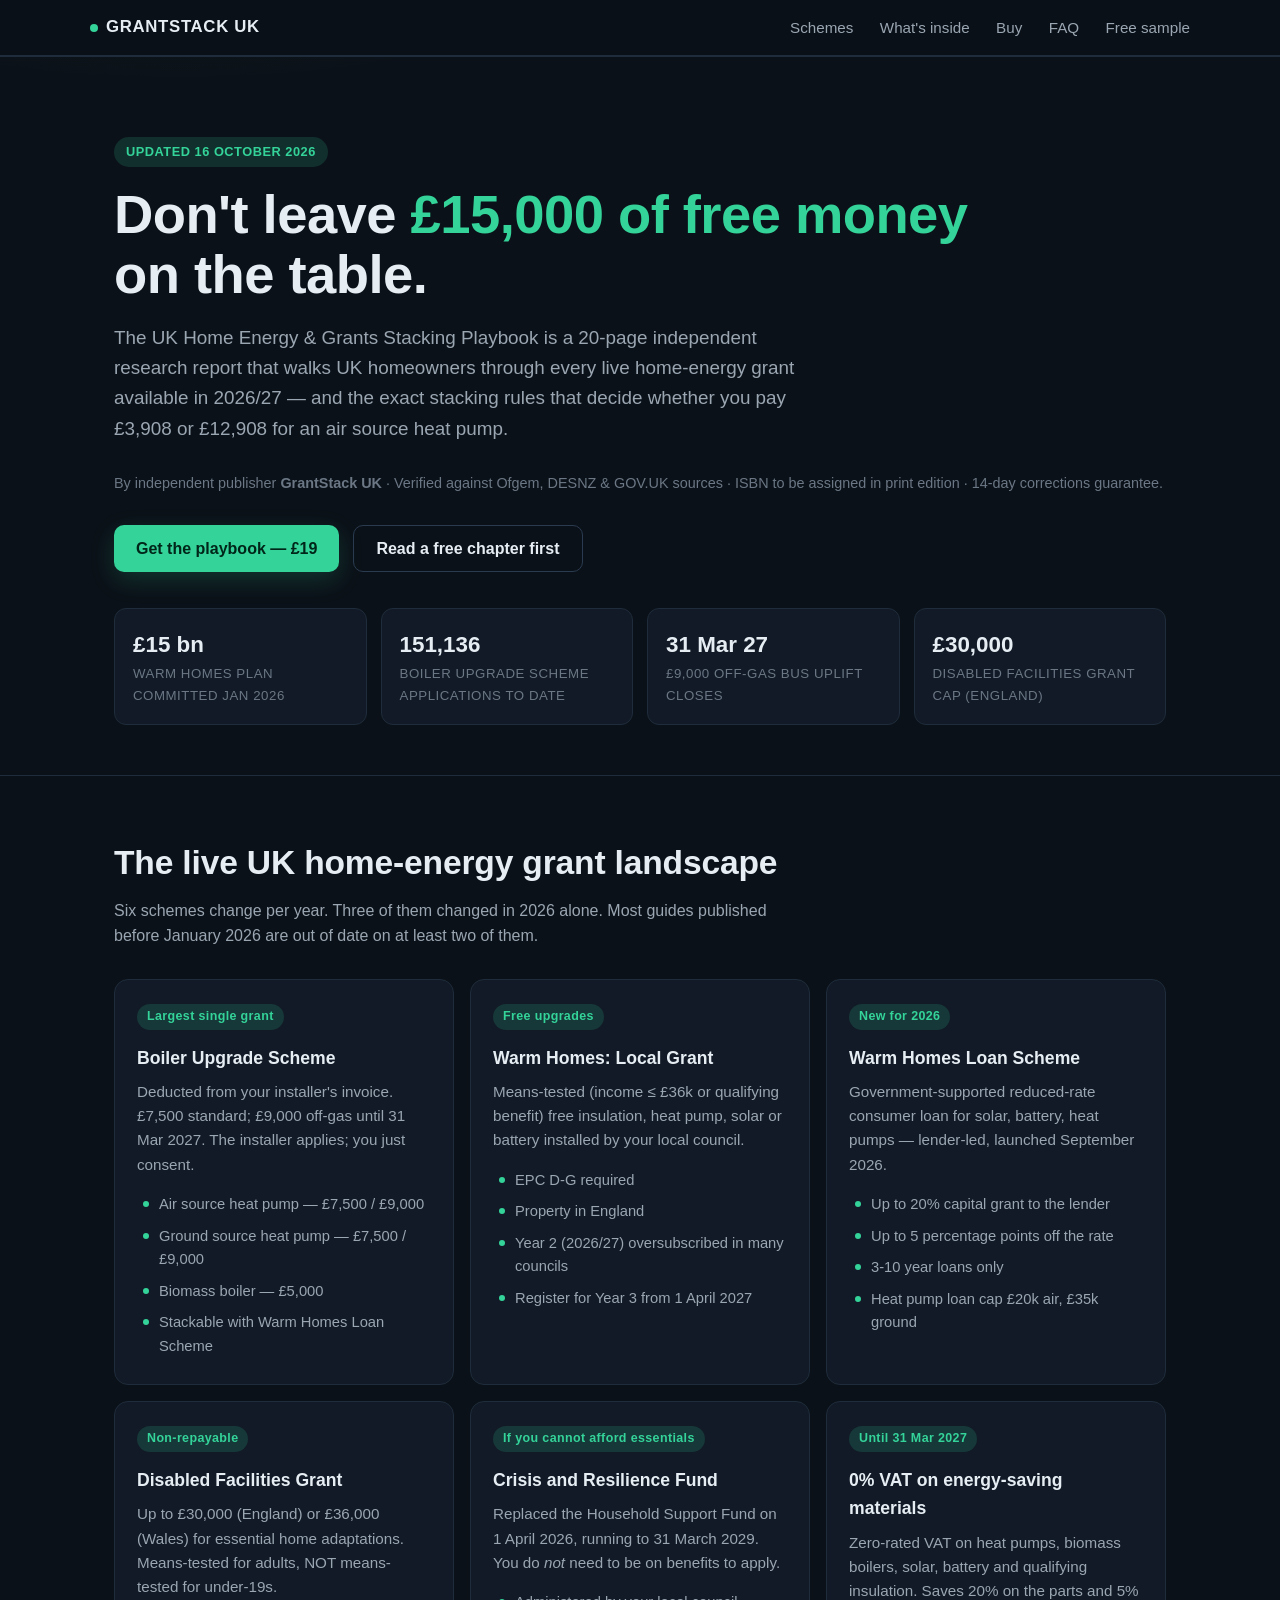
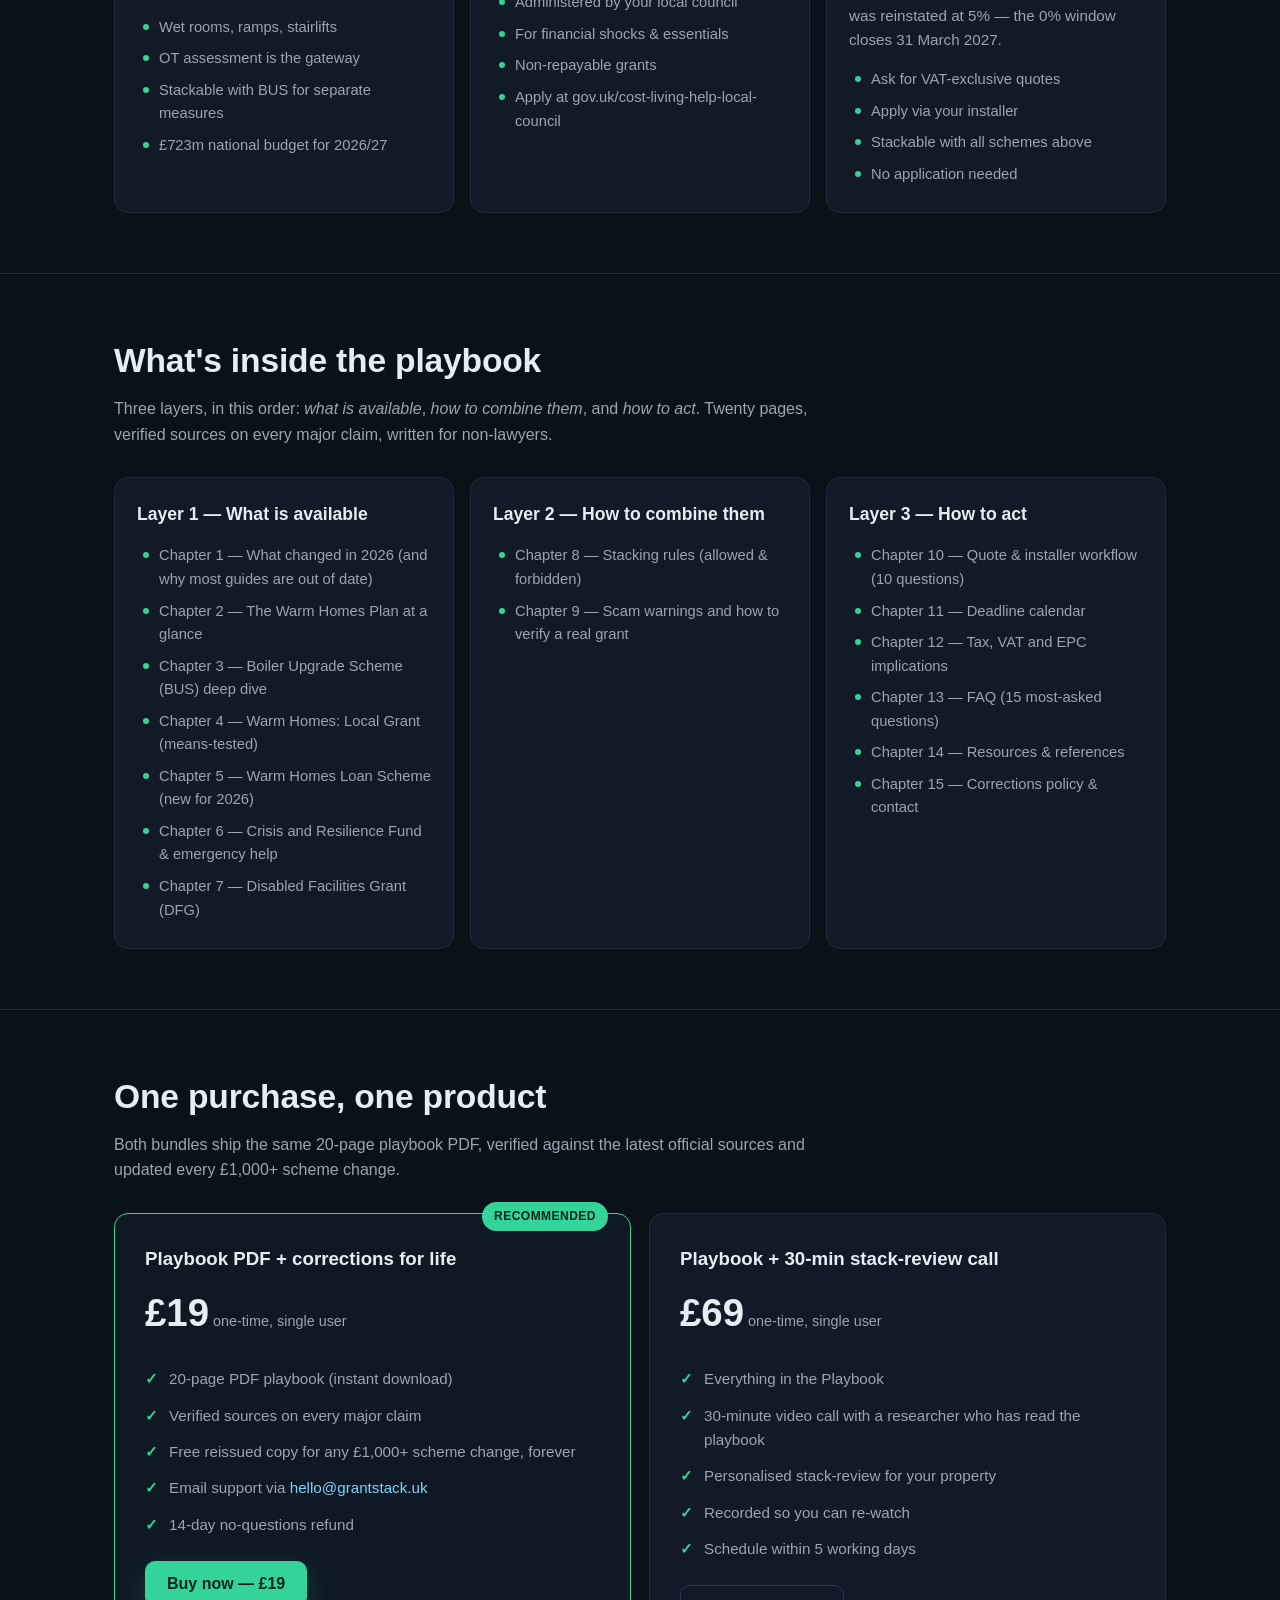
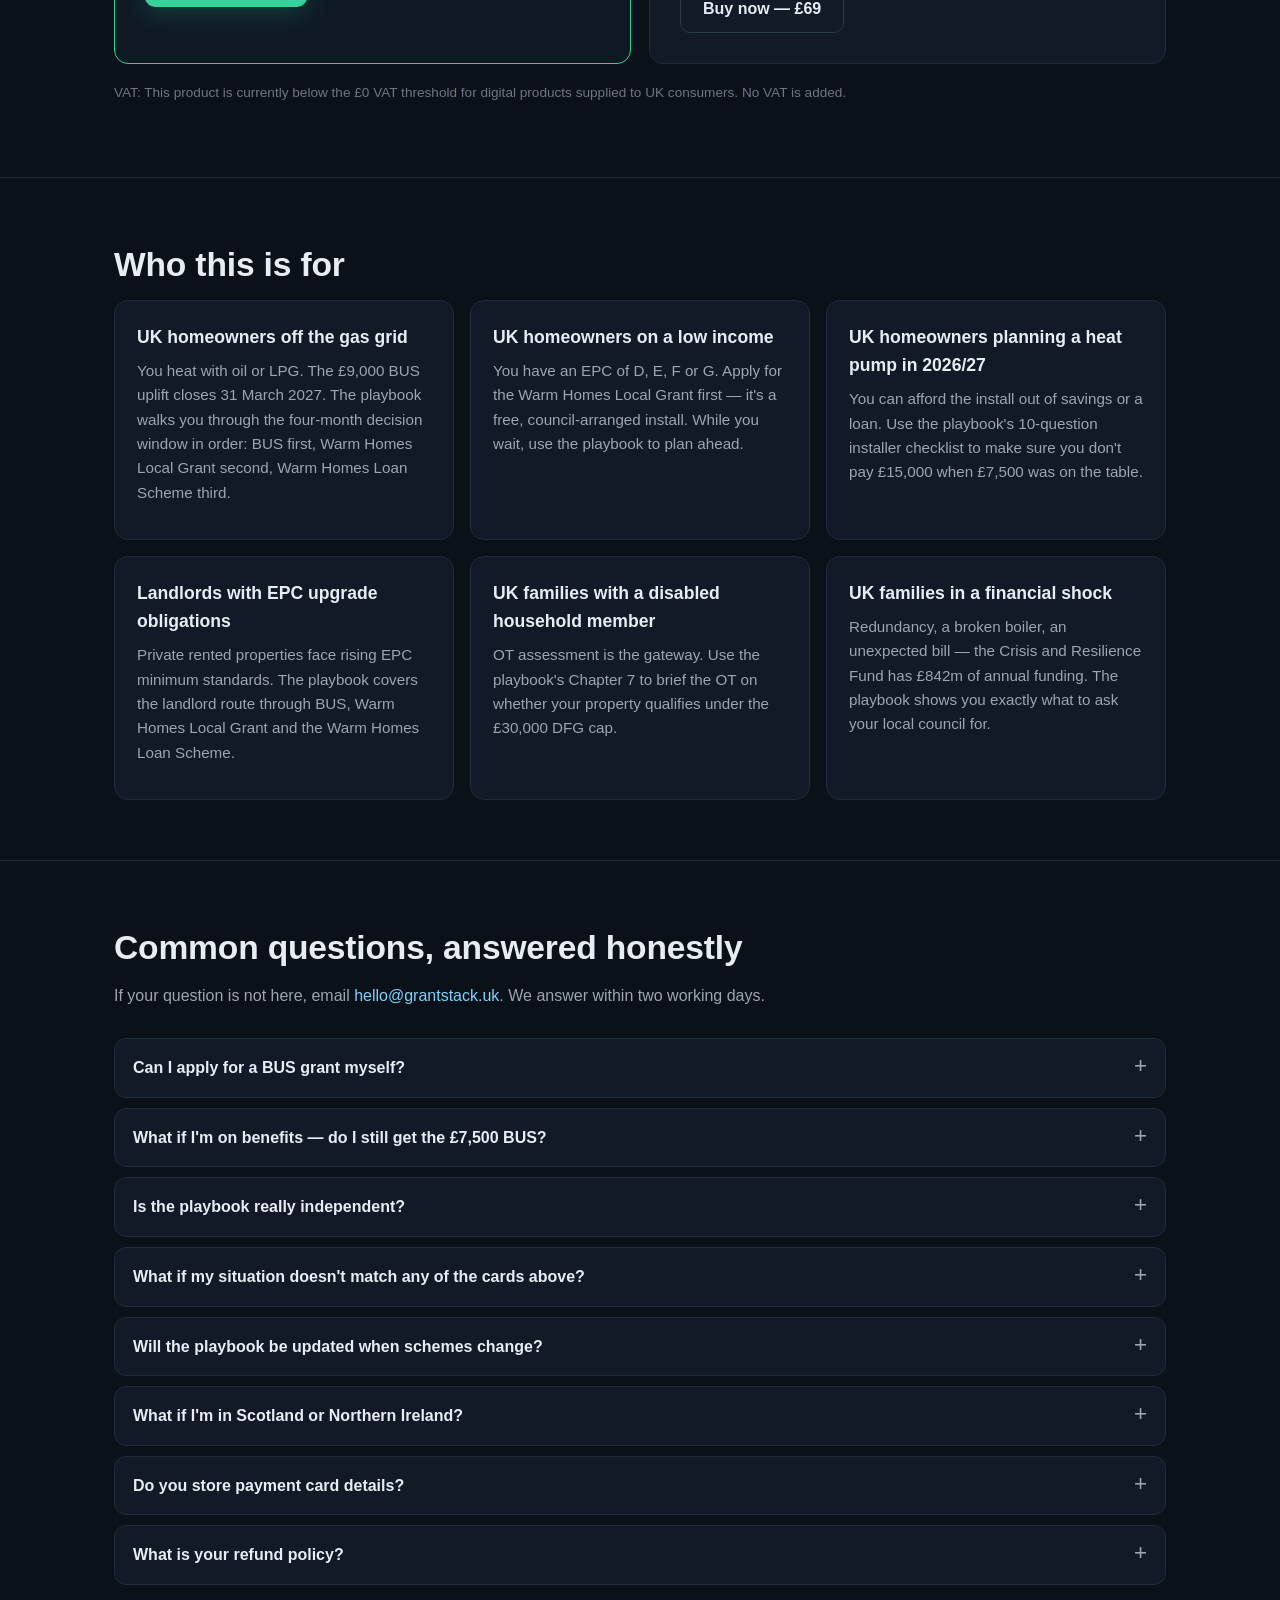
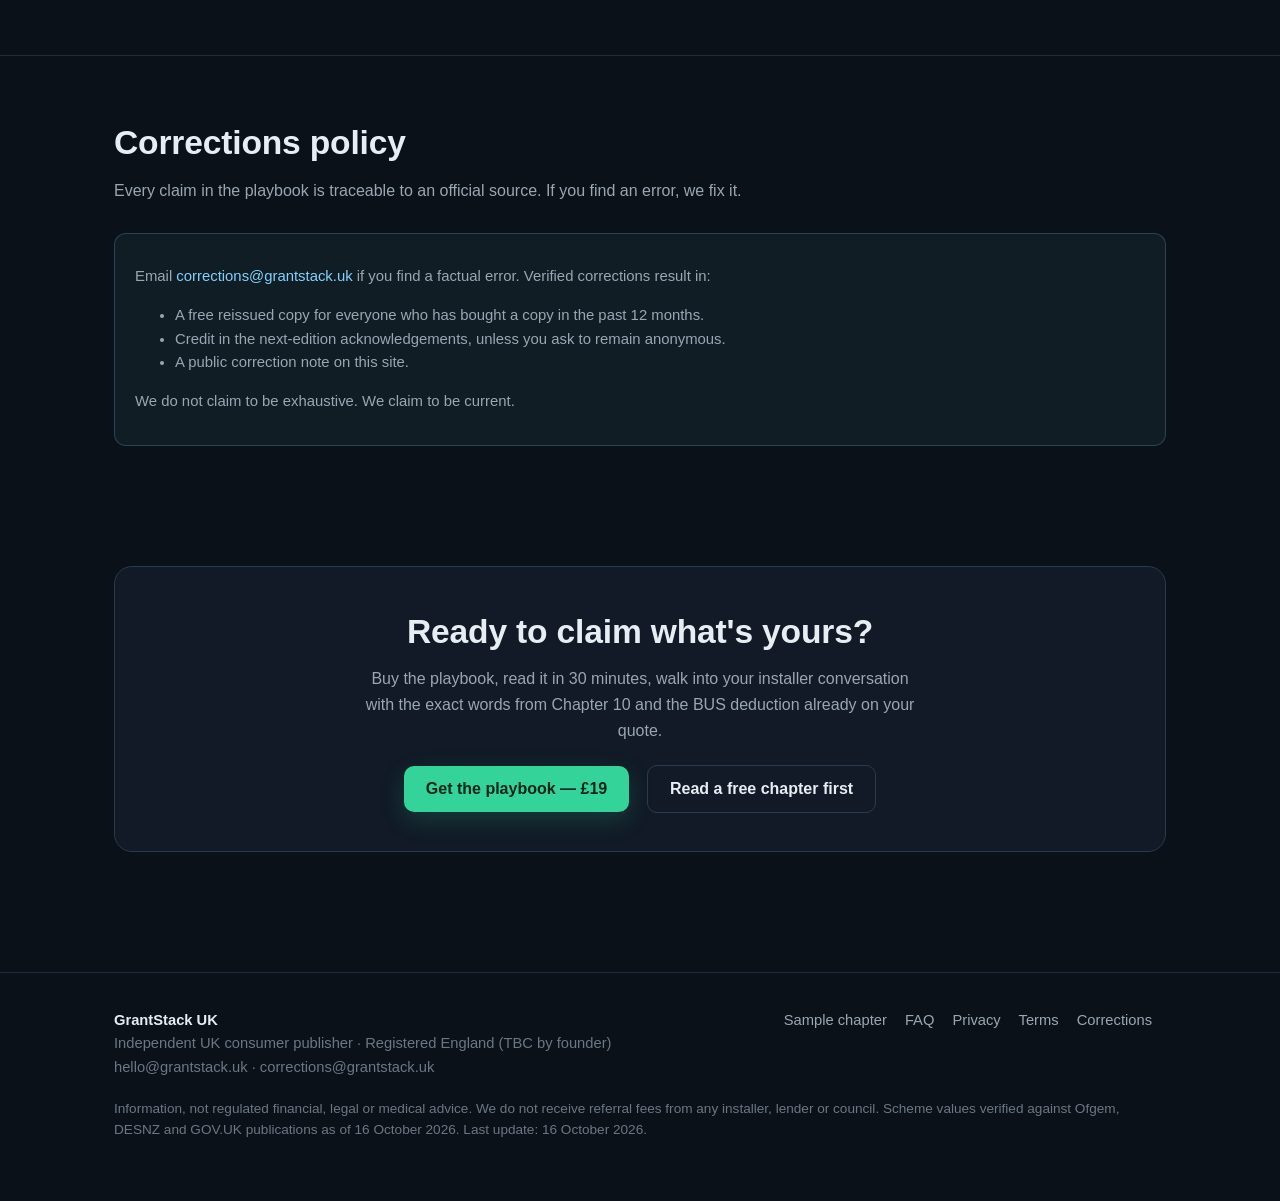
==== index.html @ 0663b751 "Launch: UK Home Energy & Grants Stacking Playbook site" ====
<!doctype html>
<html lang="en-GB">
<head>
<meta charset="utf-8">
<meta name="viewport" content="width=device-width,initial-scale=1">
<title>UK Home Energy & Grants Stacking Playbook 2026/27 — GrantStack UK</title>
<meta name="description" content="A 20-page independent playbook walking UK homeowners and landlords through the Boiler Upgrade Scheme (£7,500–£9,000), Warm Homes Local Grant, Warm Homes Loan Scheme, Crisis and Resilience Fund and Disabled Facilities Grant — and the exact stacking rules to combine them before the 31 March 2027 deadline.">
<meta name="theme-color" content="#0b1118">
<meta property="og:title" content="UK Home Energy & Grants Stacking Playbook 2026/27">
<meta property="og:description" content="Don't leave £15,000 of free money on the table. The live UK home-energy grants, the stacking rules, the scams to avoid, and the deadline calendar.">
<meta property="og:type" content="product">
<meta name="robots" content="index,follow">
<link rel="icon" href="data:image/svg+xml,%3Csvg xmlns='http://www.w3.org/2000/svg' viewBox='0 0 64 64'%3E%3Crect width='64' height='64' fill='%230b1118'/%3E%3Ccircle cx='32' cy='32' r='12' fill='%2334d399'/%3E%3C/svg%3E">
<link rel="stylesheet" href="assets/styles.css">
</head>
<body>

<header class="topbar">
  <div class="container topbar-inner">
    <a class="brand" href="/"><span class="dot"></span>GRANTSTACK UK</a>
    <nav class="nav">
      <a href="#schemes">Schemes</a>
      <a href="#contents">What's inside</a>
      <a href="#pricing">Buy</a>
      <a href="#faq">FAQ</a>
      <a href="sample.html">Free sample</a>
    </nav>
  </div>
</header>

<main>
<section class="hero">
  <div class="container">
    <span class="tag" style="display:inline-block;background:var(--accent-dim);color:var(--accent);padding:5px 12px;border-radius:999px;font-size:.8rem;font-weight:600;letter-spacing:.04em;margin-bottom:18px;">UPDATED 16 OCTOBER 2026</span>
    <h1>Don't leave <span class="em">£15,000 of free money</span><br>on the table.</h1>
    <p class="lead">The UK Home Energy &amp; Grants Stacking Playbook is a 20-page independent research report that walks UK homeowners through every live home-energy grant available in 2026/27 — and the exact stacking rules that decide whether you pay £3,908 or £12,908 for an air source heat pump.</p>
    <div class="meta">By independent publisher <strong>GrantStack UK</strong> · Verified against Ofgem, DESNZ &amp; GOV.UK sources · ISBN to be assigned in print edition · 14-day corrections guarantee.</div>
    <div class="cta-row">
      <a class="btn btn-primary" href="#pricing">Get the playbook — £19</a>
      <a class="btn btn-ghost" href="sample.html">Read a free chapter first</a>
    </div>

    <div class="stats">
      <div class="stat"><div class="v">£15 bn</div><div class="k">Warm Homes Plan committed Jan 2026</div></div>
      <div class="stat"><div class="v">151,136</div><div class="k">Boiler Upgrade Scheme applications to date</div></div>
      <div class="stat"><div class="v">31 Mar 27</div><div class="k">£9,000 off-gas BUS uplift closes</div></div>
      <div class="stat"><div class="v">£30,000</div><div class="k">Disabled Facilities Grant cap (England)</div></div>
    </div>
  </div>
</section>

<section id="schemes">
  <div class="container">
    <h2>The live UK home-energy grant landscape</h2>
    <p class="sub">Six schemes change per year. Three of them changed in 2026 alone. Most guides published before January 2026 are out of date on at least two of them.</p>
    <div class="grid">

      <div class="card">
        <span class="tag">Largest single grant</span>
        <h3>Boiler Upgrade Scheme</h3>
        <p>Deducted from your installer's invoice. £7,500 standard; £9,000 off-gas until 31 Mar 2027. The installer applies; you just consent.</p>
        <ul class="bullets">
          <li>Air source heat pump — £7,500 / £9,000</li>
          <li>Ground source heat pump — £7,500 / £9,000</li>
          <li>Biomass boiler — £5,000</li>
          <li>Stackable with Warm Homes Loan Scheme</li>
        </ul>
      </div>

      <div class="card">
        <span class="tag">Free upgrades</span>
        <h3>Warm Homes: Local Grant</h3>
        <p>Means-tested (income ≤ £36k or qualifying benefit) free insulation, heat pump, solar or battery installed by your local council.</p>
        <ul class="bullets">
          <li>EPC D-G required</li>
          <li>Property in England</li>
          <li>Year 2 (2026/27) oversubscribed in many councils</li>
          <li>Register for Year 3 from 1 April 2027</li>
        </ul>
      </div>

      <div class="card">
        <span class="tag">New for 2026</span>
        <h3>Warm Homes Loan Scheme</h3>
        <p>Government-supported reduced-rate consumer loan for solar, battery, heat pumps — lender-led, launched September 2026.</p>
        <ul class="bullets">
          <li>Up to 20% capital grant to the lender</li>
          <li>Up to 5 percentage points off the rate</li>
          <li>3-10 year loans only</li>
          <li>Heat pump loan cap £20k air, £35k ground</li>
        </ul>
      </div>

      <div class="card">
        <span class="tag">Non-repayable</span>
        <h3>Disabled Facilities Grant</h3>
        <p>Up to £30,000 (England) or £36,000 (Wales) for essential home adaptations. Means-tested for adults, NOT means-tested for under-19s.</p>
        <ul class="bullets">
          <li>Wet rooms, ramps, stairlifts</li>
          <li>OT assessment is the gateway</li>
          <li>Stackable with BUS for separate measures</li>
          <li>£723m national budget for 2026/27</li>
        </ul>
      </div>

      <div class="card">
        <span class="tag">If you cannot afford essentials</span>
        <h3>Crisis and Resilience Fund</h3>
        <p>Replaced the Household Support Fund on 1 April 2026, running to 31 March 2029. You do <em>not</em> need to be on benefits to apply.</p>
        <ul class="bullets">
          <li>Administered by your local council</li>
          <li>For financial shocks &amp; essentials</li>
          <li>Non-repayable grants</li>
          <li>Apply at gov.uk/cost-living-help-local-council</li>
        </ul>
      </div>

      <div class="card">
        <span class="tag">Until 31 Mar 2027</span>
        <h3>0% VAT on energy-saving materials</h3>
        <p>Zero-rated VAT on heat pumps, biomass boilers, solar, battery and qualifying insulation. Saves 20% on the parts and 5% was reinstated at 5% — the 0% window closes 31 March 2027.</p>
        <ul class="bullets">
          <li>Ask for VAT-exclusive quotes</li>
          <li>Apply via your installer</li>
          <li>Stackable with all schemes above</li>
          <li>No application needed</li>
        </ul>
      </div>

    </div>
  </div>
</section>

<section id="contents">
  <div class="container">
    <h2>What's inside the playbook</h2>
    <p class="sub">Three layers, in this order: <em>what is available</em>, <em>how to combine them</em>, and <em>how to act</em>. Twenty pages, verified sources on every major claim, written for non-lawyers.</p>

    <div class="grid">
      <div class="card">
        <h3>Layer 1 — What is available</h3>
        <ul class="bullets">
          <li>Chapter 1 — What changed in 2026 (and why most guides are out of date)</li>
          <li>Chapter 2 — The Warm Homes Plan at a glance</li>
          <li>Chapter 3 — Boiler Upgrade Scheme (BUS) deep dive</li>
          <li>Chapter 4 — Warm Homes: Local Grant (means-tested)</li>
          <li>Chapter 5 — Warm Homes Loan Scheme (new for 2026)</li>
          <li>Chapter 6 — Crisis and Resilience Fund &amp; emergency help</li>
          <li>Chapter 7 — Disabled Facilities Grant (DFG)</li>
        </ul>
      </div>

      <div class="card">
        <h3>Layer 2 — How to combine them</h3>
        <ul class="bullets">
          <li>Chapter 8 — Stacking rules (allowed &amp; forbidden)</li>
          <li>Chapter 9 — Scam warnings and how to verify a real grant</li>
        </ul>
      </div>

      <div class="card">
        <h3>Layer 3 — How to act</h3>
        <ul class="bullets">
          <li>Chapter 10 — Quote &amp; installer workflow (10 questions)</li>
          <li>Chapter 11 — Deadline calendar</li>
          <li>Chapter 12 — Tax, VAT and EPC implications</li>
          <li>Chapter 13 — FAQ (15 most-asked questions)</li>
          <li>Chapter 14 — Resources &amp; references</li>
          <li>Chapter 15 — Corrections policy &amp; contact</li>
        </ul>
      </div>
    </div>
  </div>
</section>

<section id="pricing">
  <div class="container">
    <h2>One purchase, one product</h2>
    <p class="sub">Both bundles ship the same 20-page playbook PDF, verified against the latest official sources and updated every £1,000+ scheme change.</p>
    <div class="price-wrap">
      <div class="price featured">
        <span class="pill">RECOMMENDED</span>
        <h3>Playbook PDF + corrections for life</h3>
        <div class="price-amt">£19<small> one-time, single user</small></div>
        <ul>
          <li>20-page PDF playbook (instant download)</li>
          <li>Verified sources on every major claim</li>
          <li>Free reissued copy for any £1,000+ scheme change, forever</li>
          <li>Email support via <a href="mailto:hello@grantstack.uk">hello@grantstack.uk</a></li>
          <li>14-day no-questions refund</li>
        </ul>
        <a class="btn btn-primary" href="order.html?sku=playbook">Buy now — £19</a>
      </div>

      <div class="price">
        <h3>Playbook + 30-min stack-review call</h3>
        <div class="price-amt">£69<small> one-time, single user</small></div>
        <ul>
          <li>Everything in the Playbook</li>
          <li>30-minute video call with a researcher who has read the playbook</li>
          <li>Personalised stack-review for your property</li>
          <li>Recorded so you can re-watch</li>
          <li>Schedule within 5 working days</li>
        </ul>
        <a class="btn btn-ghost" href="order.html?sku=playbook-call">Buy now — £69</a>
      </div>
    </div>

    <p style="margin-top:18px;color:var(--fg-dim);font-size:.85rem;">VAT: This product is currently below the £0 VAT threshold for digital products supplied to UK consumers. No VAT is added.</p>
  </div>
</section>

<section>
  <div class="container">
    <h2>Who this is for</h2>
    <div class="grid">
      <div class="card">
        <h3>UK homeowners off the gas grid</h3>
        <p>You heat with oil or LPG. The £9,000 BUS uplift closes 31 March 2027. The playbook walks you through the four-month decision window in order: BUS first, Warm Homes Local Grant second, Warm Homes Loan Scheme third.</p>
      </div>
      <div class="card">
        <h3>UK homeowners on a low income</h3>
        <p>You have an EPC of D, E, F or G. Apply for the Warm Homes Local Grant first — it's a free, council-arranged install. While you wait, use the playbook to plan ahead.</p>
      </div>
      <div class="card">
        <h3>UK homeowners planning a heat pump in 2026/27</h3>
        <p>You can afford the install out of savings or a loan. Use the playbook's 10-question installer checklist to make sure you don't pay £15,000 when £7,500 was on the table.</p>
      </div>
      <div class="card">
        <h3>Landlords with EPC upgrade obligations</h3>
        <p>Private rented properties face rising EPC minimum standards. The playbook covers the landlord route through BUS, Warm Homes Local Grant and the Warm Homes Loan Scheme.</p>
      </div>
      <div class="card">
        <h3>UK families with a disabled household member</h3>
        <p>OT assessment is the gateway. Use the playbook's Chapter 7 to brief the OT on whether your property qualifies under the £30,000 DFG cap.</p>
      </div>
      <div class="card">
        <h3>UK families in a financial shock</h3>
        <p>Redundancy, a broken boiler, an unexpected bill — the Crisis and Resilience Fund has £842m of annual funding. The playbook shows you exactly what to ask your local council for.</p>
      </div>
    </div>
  </div>
</section>

<section id="faq">
  <div class="container">
    <h2>Common questions, answered honestly</h2>
    <p class="sub">If your question is not here, email <a href="mailto:hello@grantstack.uk">hello@grantstack.uk</a>. We answer within two working days.</p>

    <div class="faq">

      <details>
        <summary>Can I apply for a BUS grant myself?</summary>
        <div class="answer">
          No. Only an MCS-certified installer can apply. You consent via a secure Ofgem
          link. Chapter 3 of the playbook walks through the four steps.
        </div>
      </details>

      <details>
        <summary>What if I'm on benefits — do I still get the £7,500 BUS?</summary>
        <div class="answer">
          Yes. BUS is not means-tested. You can combine it with means-tested schemes (Warm
          Homes Local Grant, DFG) for other measures.
        </div>
      </details>

      <details>
        <summary>Is the playbook really independent?</summary>
        <div class="answer">
          Yes. We do not receive referral fees from any installer, lender or council.
          Where we link to GOV.UK, Ofgem or MCS, we link to the public source. We
          publish any commercial relationship we ever enter on this page.
        </div>
      </details>

      <details>
        <summary>What if my situation doesn't match any of the cards above?</summary>
        <div class="answer">
          Read the free <a href="sample.html">Chapter 3 sample</a>. If it doesn't match,
          email <a href="mailto:hello@grantstack.uk">hello@grantstack.uk</a> with a
          one-paragraph summary of your property and situation and we will tell you
          whether the playbook is likely to be useful.
        </div>
      </details>

      <details>
        <summary>Will the playbook be updated when schemes change?</summary>
        <div class="answer">
          Yes. We reissue a free updated PDF to everyone who has bought a copy in the
          past 12 months whenever a £1,000+ scheme change is published. See
          <a href="#corrections-policy">our corrections policy</a>.
        </div>
      </details>

      <details>
        <summary>What if I'm in Scotland or Northern Ireland?</summary>
        <div class="answer">
          The playbook is England-and-Wales-centric on heating grants (BUS is England
          and Wales only). Scotland, Wales and NI equivalents for emergency help and
          DFG are covered. For Scotland's separate heat-pump grants (Home Energy
          Scotland), Chapter 11 points you to the right scheme.
        </div>
      </details>

      <details>
        <summary>Do you store payment card details?</summary>
        <div class="answer">
          No. We never see them. Payment collection is handled by Stripe (when live).
          We hold your name, email and the fact that you bought a copy — that's all.
          See our <a href="privacy.html">privacy notice</a>.
        </div>
      </details>

      <details>
        <summary>What is your refund policy?</summary>
        <div class="answer">
          Email us within 14 days of purchase for a full refund, no questions asked.
          After 14 days, you can still receive free updated copies of the playbook for
          any £1,000+ scheme change.
        </div>
      </details>

    </div>
  </div>
</section>

<section id="corrections-policy">
  <div class="container">
    <h2>Corrections policy</h2>
    <p class="sub">Every claim in the playbook is traceable to an official source. If you find an error, we fix it.</p>
    <div class="note">
      <p>Email <a href="mailto:corrections@grantstack.uk">corrections@grantstack.uk</a>
      if you find a factual error. Verified corrections result in:</p>
      <ul>
        <li>A free reissued copy for everyone who has bought a copy in the past 12 months.</li>
        <li>Credit in the next-edition acknowledgements, unless you ask to remain anonymous.</li>
        <li>A public correction note on this site.</li>
      </ul>
      <p>We do not claim to be exhaustive. We claim to be current.</p>
    </div>
  </div>
</section>

<section class="cta" id="cta-end" style="border-top:0;padding-bottom:90px;">
  <div class="container">
    <div style="background:var(--bg-card);border:1px solid var(--line-strong);border-radius:18px;padding:38px;text-align:center;">
      <h2 style="margin-top:0;">Ready to claim what's yours?</h2>
      <p style="color:var(--fg-muted);max-width:560px;margin:0 auto 22px;">Buy the playbook, read it in 30 minutes, walk into your installer conversation with the exact words from Chapter 10 and the BUS deduction already on your quote.</p>
      <a class="btn btn-primary" href="#pricing">Get the playbook — £19</a>
      &nbsp;&nbsp;
      <a class="btn btn-ghost" href="sample.html">Read a free chapter first</a>
    </div>
  </div>
</section>

</main>

<footer>
  <div class="container row">
    <div>
      <strong style="color:var(--fg);">GrantStack UK</strong><br>
      Independent UK consumer publisher · Registered England (TBC by founder)<br>
      hello@grantstack.uk · corrections@grantstack.uk
    </div>
    <div>
      <a href="sample.html">Sample chapter</a>
      <a href="#faq">FAQ</a>
      <a href="privacy.html">Privacy</a>
      <a href="terms.html">Terms</a>
      <a href="#corrections-policy">Corrections</a>
    </div>
  </div>
  <div class="container" style="margin-top:18px;font-size:.85rem;">
    Information, not regulated financial, legal or medical advice.
    We do not receive referral fees from any installer, lender or council.
    Scheme values verified against Ofgem, DESNZ and GOV.UK publications as of 16 October 2026.
    Last update: 16 October 2026.
  </div>
</footer>

</body>
</html>
---- assets/styles.css ----
/* GrantStack UK — landing page styles
   Dark + professional, mobile-friendly, no external deps. */

:root {
  --bg: #0b1118;
  --bg-card: #111a26;
  --bg-card-2: #0f1924;
  --line: #1f2c3b;
  --line-strong: #2a3b50;
  --fg: #e6edf3;
  --fg-muted: #9aa6b2;
  --fg-dim: #6b7785;
  --accent: #34d399;
  --accent-dim: rgba(52, 211, 153, 0.16);
  --gold: #f5b94a;
  --danger: #f87171;
  --link: #7dd3fc;
}

* { box-sizing: border-box; }

html, body {
  margin: 0;
  padding: 0;
  background: var(--bg);
  color: var(--fg);
  font-family: -apple-system, BlinkMacSystemFont, "Segoe UI", Inter,
    Helvetica, Arial, sans-serif;
  font-size: 16px;
  line-height: 1.6;
  -webkit-font-smoothing: antialiased;
}

a {
  color: var(--link);
  text-decoration: none;
}
a:hover { text-decoration: underline; }

img { max-width: 100%; height: auto; display: block; }

.container {
  max-width: 1100px;
  margin: 0 auto;
  padding: 0 24px;
}

/* ---------- Top bar ---------- */
.topbar {
  border-bottom: 1px solid var(--line);
  background: rgba(11, 17, 24, 0.85);
  backdrop-filter: saturate(140%) blur(6px);
}
.topbar-inner {
  display: flex;
  align-items: center;
  justify-content: space-between;
  padding: 14px 0;
}
.brand {
  font-weight: 700;
  letter-spacing: 0.04em;
  color: var(--fg);
  font-size: 1.05rem;
}
.brand .dot {
  display: inline-block;
  width: 8px;
  height: 8px;
  border-radius: 999px;
  background: var(--accent);
  margin-right: 8px;
  vertical-align: middle;
}
.nav a {
  color: var(--fg-muted);
  font-size: 0.95rem;
  margin-left: 22px;
}
.nav a:hover { color: var(--fg); text-decoration: none; }

/* ---------- Hero ---------- */
.hero {
  padding: 80px 0 50px;
  position: relative;
  overflow: hidden;
}
.hero::before {
  content: "";
  position: absolute;
  inset: -20% -10% auto -10%;
  height: 600px;
  background:
    radial-gradient(800px 280px at 20% 0%, rgba(52, 211, 153, 0.10), transparent 60%),
    radial-gradient(700px 240px at 80% 0%, rgba(125, 211, 252, 0.08), transparent 60%);
  pointer-events: none;
}
.hero h1 {
  font-size: clamp(2.1rem, 4.5vw, 3.4rem);
  line-height: 1.1;
  margin: 0 0 18px;
  color: var(--fg);
  letter-spacing: -0.01em;
}
.hero h1 .em {
  color: var(--accent);
}
.hero .lead {
  font-size: 1.18rem;
  color: var(--fg-muted);
  max-width: 720px;
  margin: 0 0 28px;
}
.hero .meta {
  color: var(--fg-dim);
  font-size: 0.9rem;
}
.hero .cta-row {
  display: flex;
  flex-wrap: wrap;
  gap: 14px;
  margin-top: 30px;
}

/* ---------- Buttons ---------- */
.btn {
  display: inline-flex;
  align-items: center;
  justify-content: center;
  padding: 14px 22px;
  border-radius: 10px;
  font-weight: 600;
  font-size: 1rem;
  cursor: pointer;
  border: none;
  text-decoration: none;
  transition: transform .15s, box-shadow .15s, background .15s;
  line-height: 1.1;
}
.btn-primary {
  background: var(--accent);
  color: #00261a;
  box-shadow: 0 8px 24px rgba(52, 211, 153, 0.18);
}
.btn-primary:hover { transform: translateY(-1px); text-decoration: none; }
.btn-ghost {
  background: transparent;
  color: var(--fg);
  border: 1px solid var(--line-strong);
}
.btn-ghost:hover { background: var(--bg-card); text-decoration: none; }

/* ---------- Stats strip ---------- */
.stats {
  display: grid;
  grid-template-columns: repeat(4, minmax(0, 1fr));
  gap: 14px;
  margin: 36px 0 0;
}
.stat {
  background: var(--bg-card);
  border: 1px solid var(--line);
  border-radius: 12px;
  padding: 18px 18px;
}
.stat .v {
  font-weight: 700;
  font-size: 1.4rem;
  color: var(--fg);
}
.stat .k {
  color: var(--fg-dim);
  font-size: 0.83rem;
  letter-spacing: 0.04em;
  text-transform: uppercase;
}
@media (max-width: 720px) {
  .stats { grid-template-columns: repeat(2, minmax(0, 1fr)); }
}

/* ---------- Section ---------- */
section {
  padding: 60px 0;
  border-top: 1px solid var(--line);
}
section h2 {
  font-size: clamp(1.6rem, 3vw, 2.1rem);
  margin: 0 0 8px;
  letter-spacing: -0.005em;
}
section .sub {
  color: var(--fg-muted);
  margin: 0 0 30px;
  max-width: 700px;
}

/* ---------- Card grid ---------- */
.grid {
  display: grid;
  grid-template-columns: repeat(auto-fit, minmax(260px, 1fr));
  gap: 16px;
}
.card {
  background: var(--bg-card);
  border: 1px solid var(--line);
  border-radius: 14px;
  padding: 22px 22px;
}
.card .tag {
  display: inline-block;
  background: var(--accent-dim);
  color: var(--accent);
  padding: 3px 10px;
  border-radius: 999px;
  font-size: 0.78rem;
  font-weight: 600;
  letter-spacing: 0.03em;
  margin-bottom: 14px;
}
.card h3 {
  margin: 0 0 8px;
  font-size: 1.1rem;
  color: var(--fg);
}
.card p { color: var(--fg-muted); margin: 0 0 12px; font-size: 0.95rem; }
.card .bullets {
  list-style: none;
  padding: 0;
  margin: 12px 0 0;
  color: var(--fg-muted);
  font-size: 0.92rem;
}
.card .bullets li {
  padding: 4px 0 4px 22px;
  position: relative;
}
.card .bullets li::before {
  content: "";
  width: 6px;
  height: 6px;
  border-radius: 999px;
  background: var(--accent);
  position: absolute;
  left: 6px;
  top: 12px;
}

/* ---------- Pricing ---------- */
.price-wrap {
  display: grid;
  grid-template-columns: 1fr 1fr;
  gap: 18px;
}
@media (max-width: 760px) {
  .price-wrap { grid-template-columns: 1fr; }
}
.price {
  background: var(--bg-card);
  border: 1px solid var(--line);
  border-radius: 14px;
  padding: 30px;
  position: relative;
}
.price.featured {
  border-color: var(--accent);
  background: var(--bg-card-2);
}
.price .pill {
  position: absolute;
  top: -12px;
  right: 22px;
  background: var(--accent);
  color: #00261a;
  padding: 5px 12px;
  font-size: 0.75rem;
  font-weight: 700;
  border-radius: 999px;
  letter-spacing: 0.04em;
}
.price h3 { margin: 0 0 4px; }
.price .price-amt {
  font-size: 2.4rem;
  font-weight: 800;
  margin: 8px 0 0;
  color: var(--fg);
}
.price .price-amt small { font-size: 0.9rem; color: var(--fg-muted); font-weight: 500; }
.price ul {
  list-style: none;
  padding: 0;
  margin: 18px 0;
  color: var(--fg-muted);
}
.price ul li {
  padding: 6px 0 6px 24px;
  position: relative;
  font-size: 0.95rem;
}
.price ul li::before {
  content: "✓";
  color: var(--accent);
  position: absolute;
  left: 0;
  font-weight: 700;
}

/* ---------- FAQ ---------- */
.faq details {
  border: 1px solid var(--line);
  border-radius: 12px;
  background: var(--bg-card);
  padding: 16px 18px;
  margin-bottom: 10px;
}
.faq summary {
  cursor: pointer;
  font-weight: 600;
  color: var(--fg);
  list-style: none;
}
.faq summary::-webkit-details-marker { display: none; }
.faq summary::after {
  content: "+";
  float: right;
  color: var(--fg-muted);
  font-weight: 400;
  font-size: 1.4rem;
  line-height: 1;
}
.faq details[open] summary::after { content: "−"; }
.faq .answer { padding-top: 12px; color: var(--fg-muted); }
.faq .answer a { color: var(--link); }

/* ---------- Form ---------- */
.form-card {
  background: var(--bg-card);
  border: 1px solid var(--line);
  border-radius: 14px;
  padding: 28px;
  max-width: 620px;
}
.form-card label {
  display: block;
  font-size: 0.9rem;
  color: var(--fg-muted);
  margin: 12px 0 6px;
  font-weight: 500;
}
.form-card input,
.form-card textarea,
.form-card select {
  width: 100%;
  padding: 12px 14px;
  border-radius: 9px;
  background: var(--bg);
  border: 1px solid var(--line-strong);
  color: var(--fg);
  font-size: 1rem;
  font-family: inherit;
}
.form-card input:focus,
.form-card textarea:focus,
.form-card select:focus {
  outline: 2px solid var(--accent);
  border-color: var(--accent);
}
.form-card .row {
  display: grid;
  grid-template-columns: 1fr 1fr;
  gap: 14px;
}
@media (max-width: 600px) { .form-card .row { grid-template-columns: 1fr; } }
.form-card .small {
  font-size: 0.8rem;
  color: var(--fg-dim);
  margin-top: 12px;
}

/* ---------- Footer ---------- */
footer {
  border-top: 1px solid var(--line);
  padding: 36px 0 60px;
  margin-top: 30px;
  color: var(--fg-dim);
  font-size: 0.92rem;
}
footer .row {
  display: flex;
  flex-wrap: wrap;
  justify-content: space-between;
  gap: 14px;
}
footer a { color: var(--fg-muted); margin-right: 14px; }
footer a:hover { color: var(--fg); text-decoration: none; }

/* ---------- Misc ---------- */
.warn {
  background: rgba(248, 113, 113, 0.07);
  border: 1px solid rgba(248, 113, 113, 0.25);
  border-radius: 12px;
  padding: 18px 20px;
  color: var(--fg);
  font-size: 0.95rem;
}
.warn strong { color: var(--danger); }

.note {
  background: rgba(125, 211, 252, 0.06);
  border: 1px solid rgba(125, 211, 252, 0.22);
  border-radius: 12px;
  padding: 16px 20px;
  color: var(--fg-muted);
  font-size: 0.93rem;
}
.note a { color: var(--link); }

.source-list { font-size: 0.9rem; color: var(--fg-muted); }
.source-list li { margin-bottom: 4px; }

/* anchor offsets */
section[id] { scroll-margin-top: 80px; }
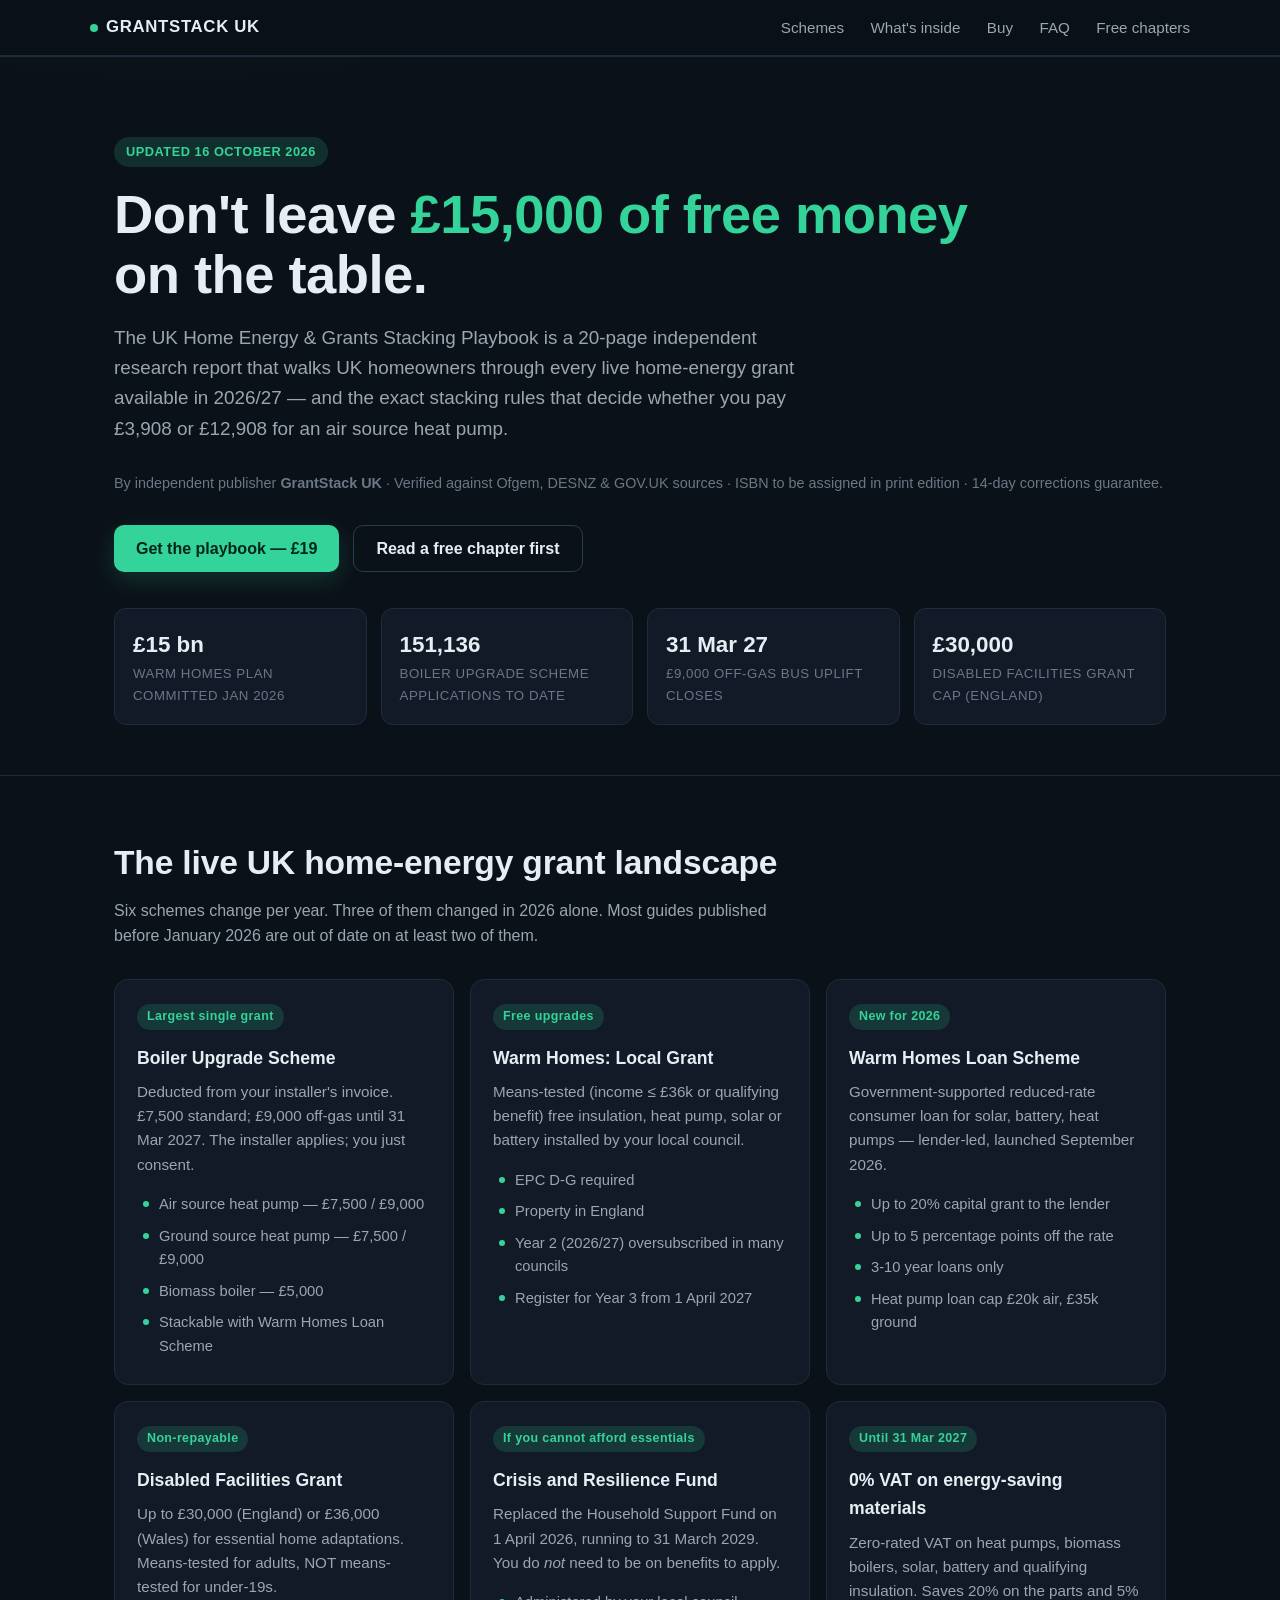
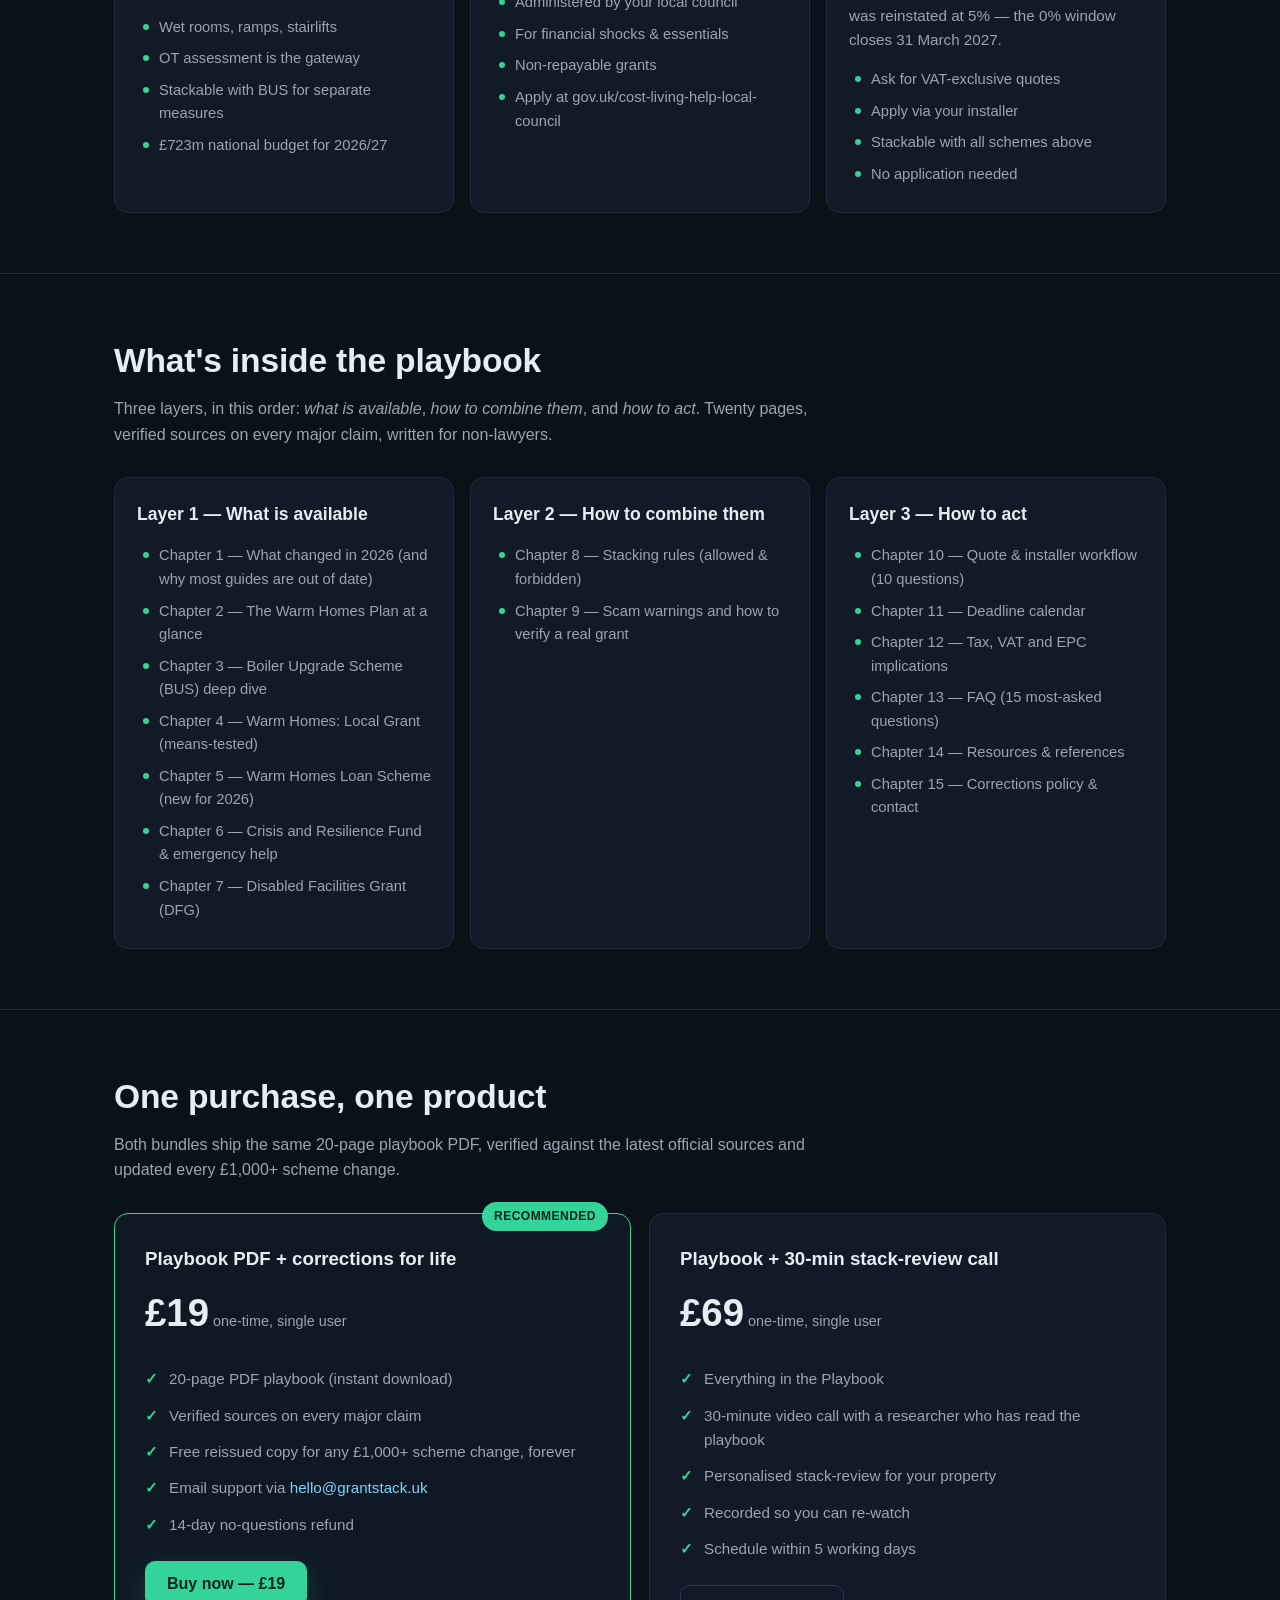
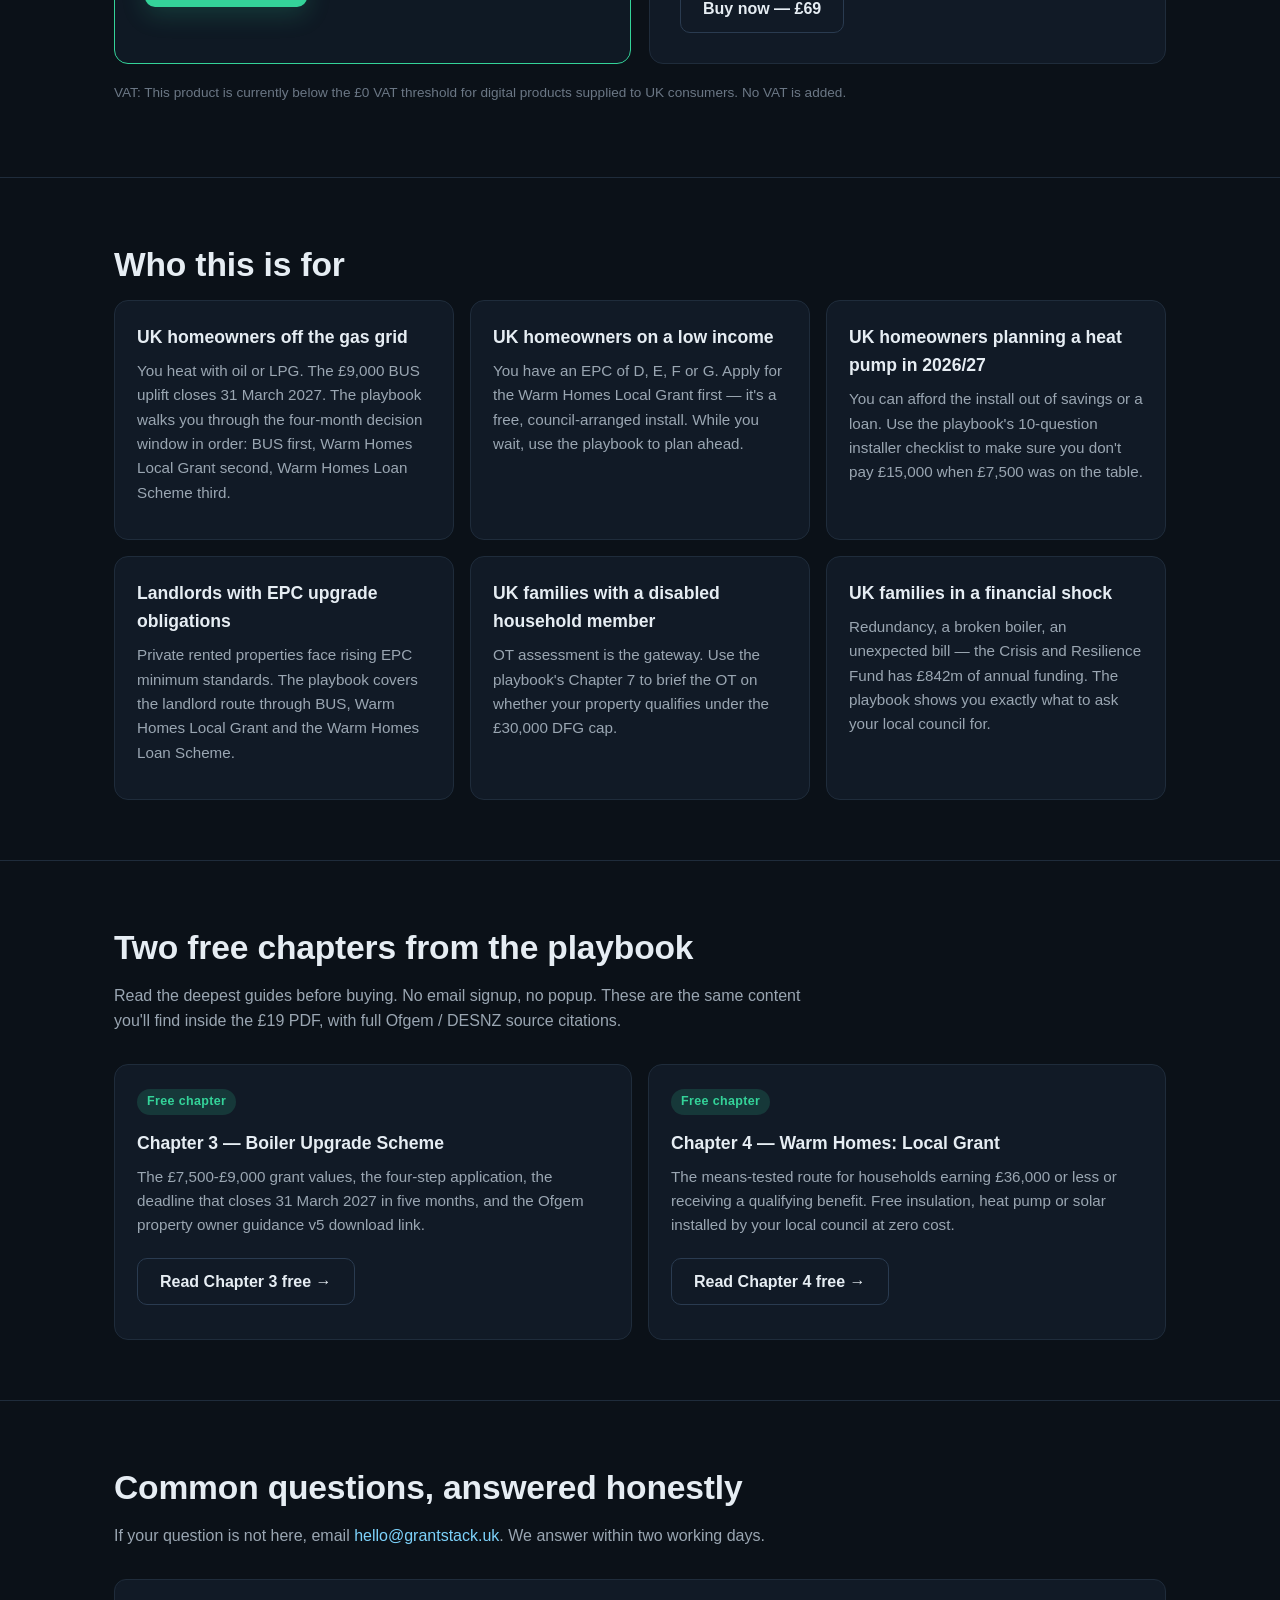
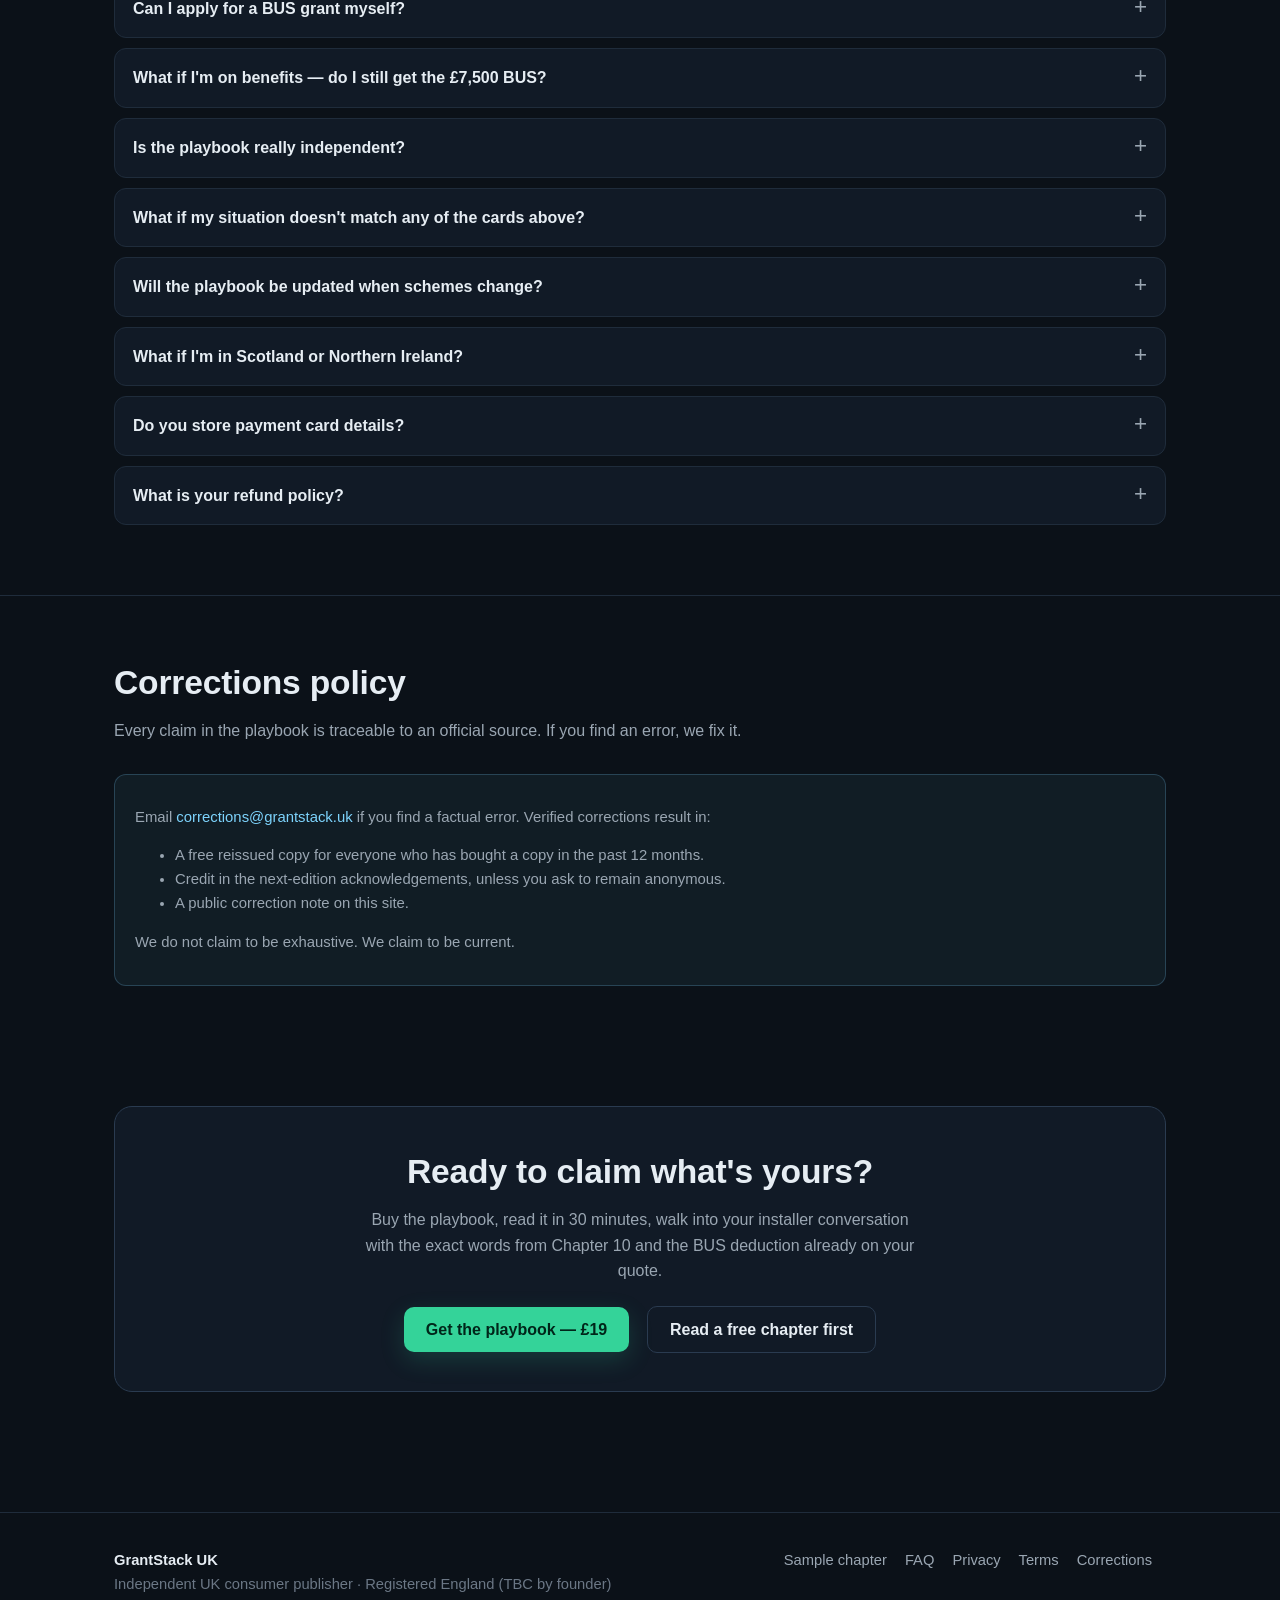
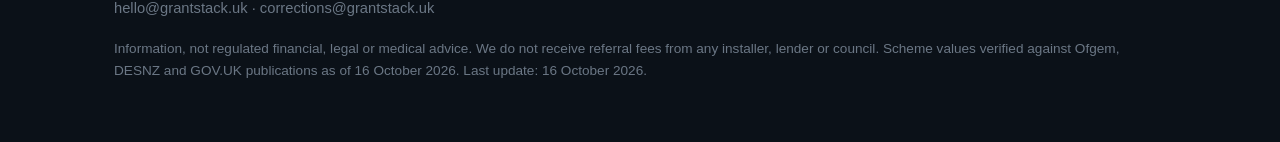
==== commit 5fda8377: "Site update 2026-10-16 10:38:36 UTC" ====
--- a/index.html
+++ b/index.html
@@ -23,7 +23,7 @@
       <a href="#contents">What's inside</a>
       <a href="#pricing">Buy</a>
       <a href="#faq">FAQ</a>
-      <a href="sample.html">Free sample</a>
+      <a href="#free-chapters">Free chapters</a>
     </nav>
   </div>
 </header>
@@ -37,7 +37,7 @@
     <div class="meta">By independent publisher <strong>GrantStack UK</strong> · Verified against Ofgem, DESNZ &amp; GOV.UK sources · ISBN to be assigned in print edition · 14-day corrections guarantee.</div>
     <div class="cta-row">
       <a class="btn btn-primary" href="#pricing">Get the playbook — £19</a>
-      <a class="btn btn-ghost" href="sample.html">Read a free chapter first</a>
+      <a class="btn btn-ghost" href="#free-chapters">Read a free chapter first</a>
     </div>
 
     <div class="stats">
@@ -242,6 +242,29 @@
   </div>
 </section>
 
+<section id="free-chapters">
+  <div class="container">
+    <h2>Two free chapters from the playbook</h2>
+    <p class="sub">Read the deepest guides before buying. No email signup, no popup. These are the same content you'll find inside the £19 PDF, with full Ofgem / DESNZ source citations.</p>
+
+    <div class="grid">
+      <div class="card">
+        <span class="tag">Free chapter</span>
+        <h3>Chapter 3 — Boiler Upgrade Scheme</h3>
+        <p>The £7,500-£9,000 grant values, the four-step application, the deadline that closes 31 March 2027 in five months, and the Ofgem property owner guidance v5 download link.</p>
+        <p><a class="btn btn-ghost" href="sample.html" style="margin-top:8px;">Read Chapter 3 free →</a></p>
+      </div>
+
+      <div class="card">
+        <span class="tag">Free chapter</span>
+        <h3>Chapter 4 — Warm Homes: Local Grant</h3>
+        <p>The means-tested route for households earning £36,000 or less or receiving a qualifying benefit. Free insulation, heat pump or solar installed by your local council at zero cost.</p>
+        <p><a class="btn btn-ghost" href="sample-warm-homes.html" style="margin-top:8px;">Read Chapter 4 free →</a></p>
+      </div>
+    </div>
+  </div>
+</section>
+
 <section id="faq">
   <div class="container">
     <h2>Common questions, answered honestly</h2>
@@ -349,7 +372,7 @@
       <p style="color:var(--fg-muted);max-width:560px;margin:0 auto 22px;">Buy the playbook, read it in 30 minutes, walk into your installer conversation with the exact words from Chapter 10 and the BUS deduction already on your quote.</p>
       <a class="btn btn-primary" href="#pricing">Get the playbook — £19</a>
       &nbsp;&nbsp;
-      <a class="btn btn-ghost" href="sample.html">Read a free chapter first</a>
+      <a class="btn btn-ghost" href="#free-chapters">Read a free chapter first</a>
     </div>
   </div>
 </section>
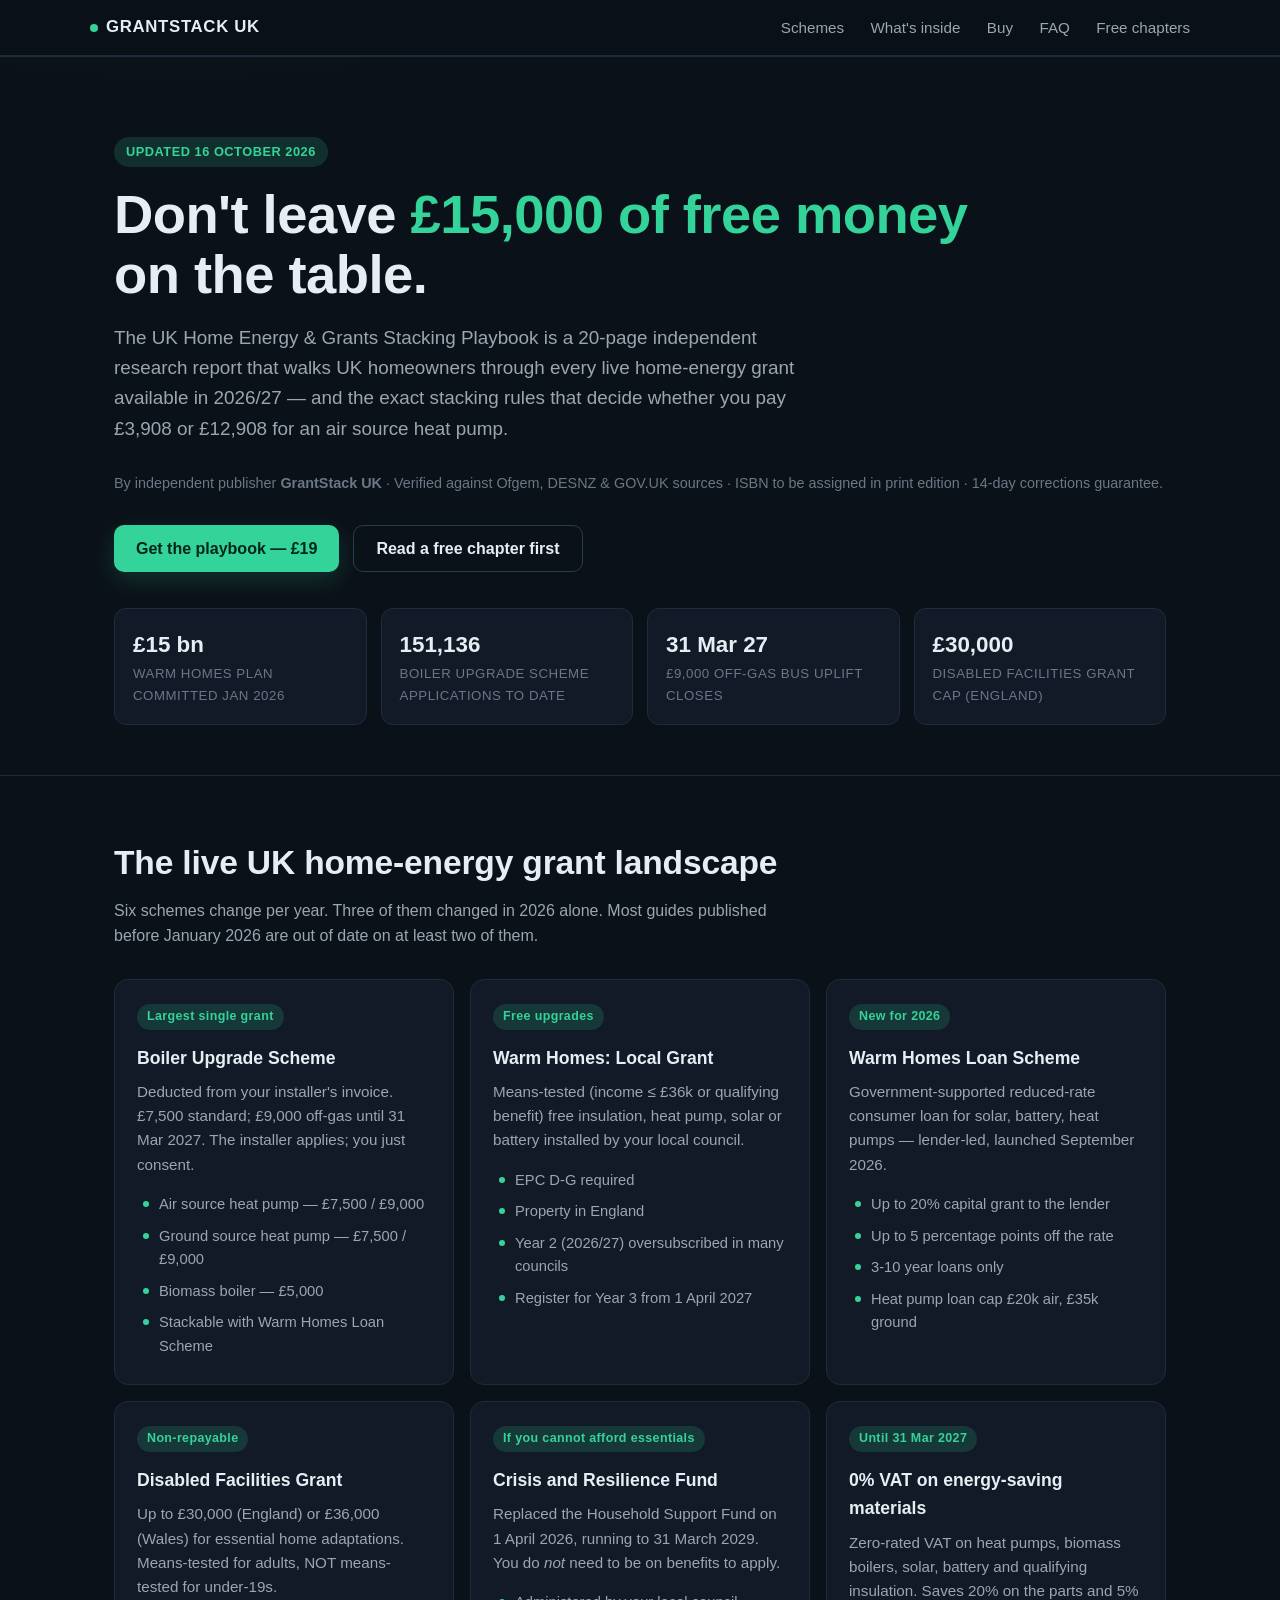
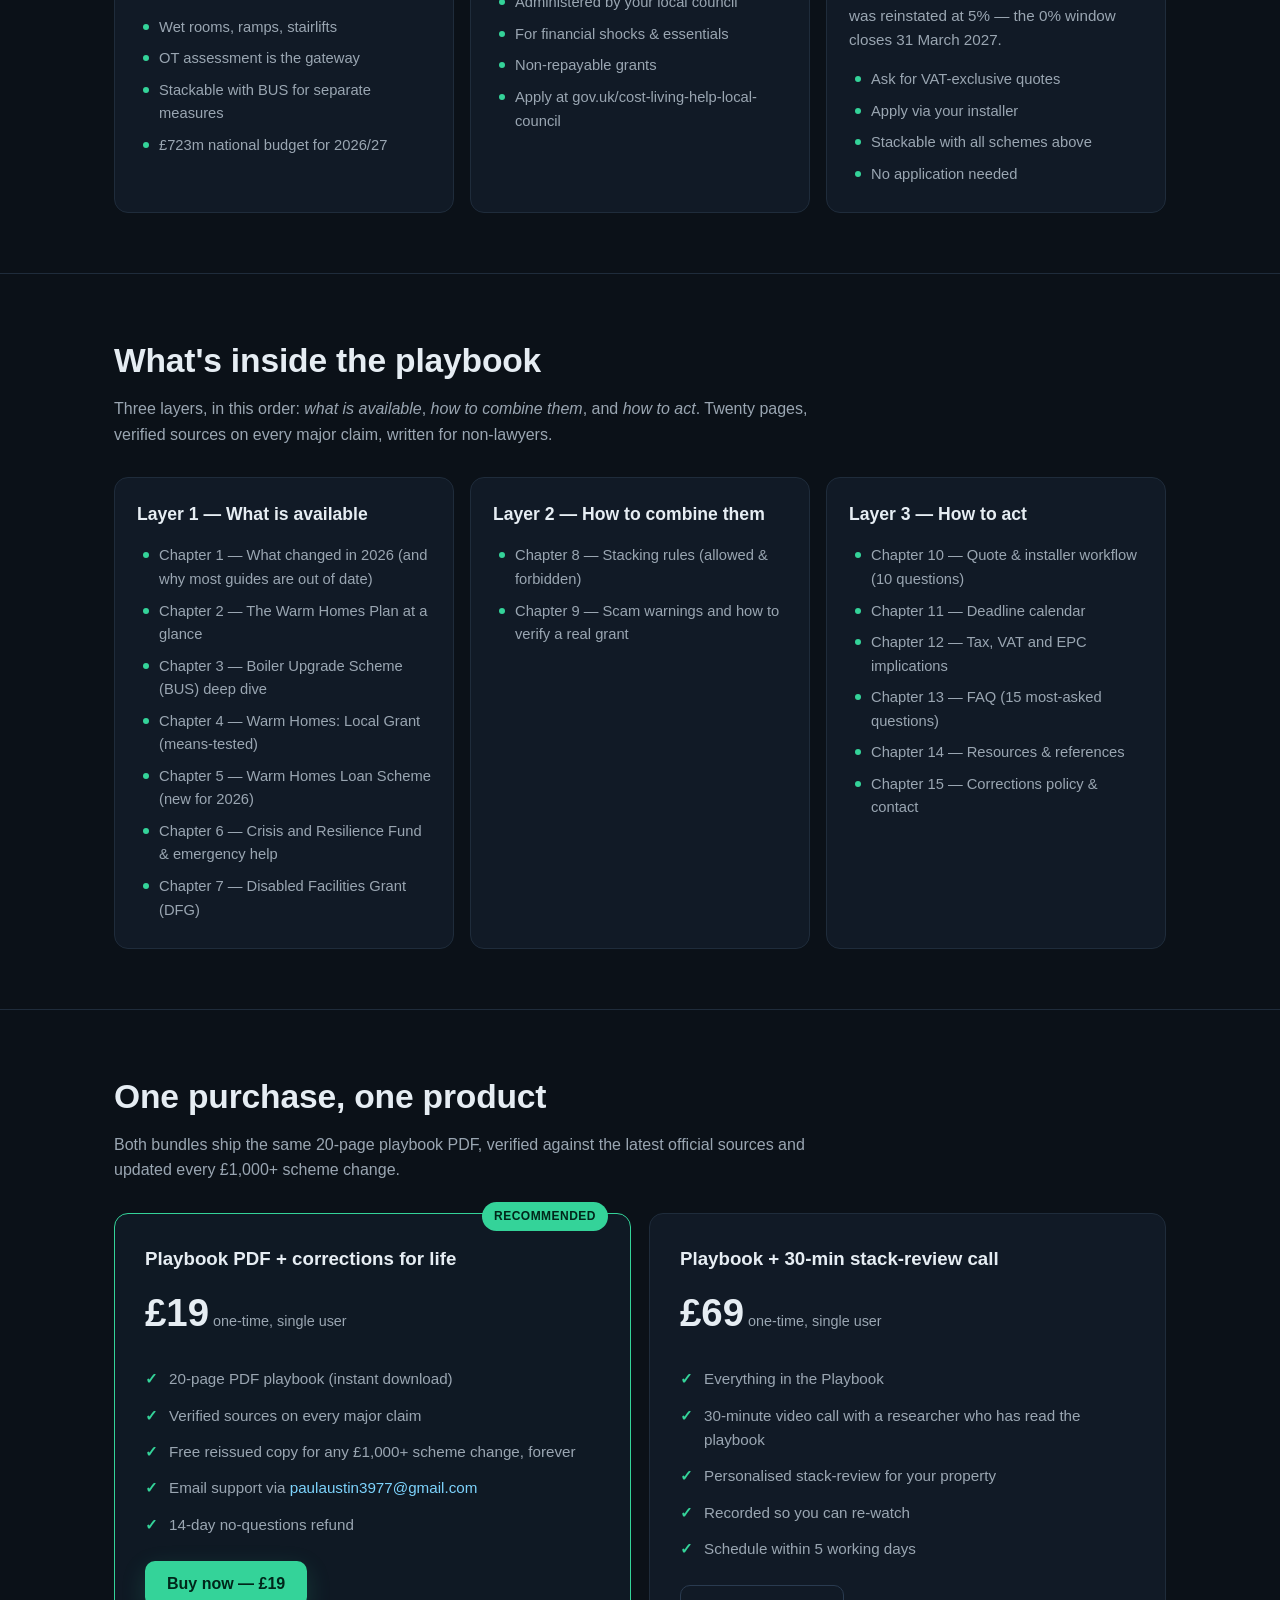
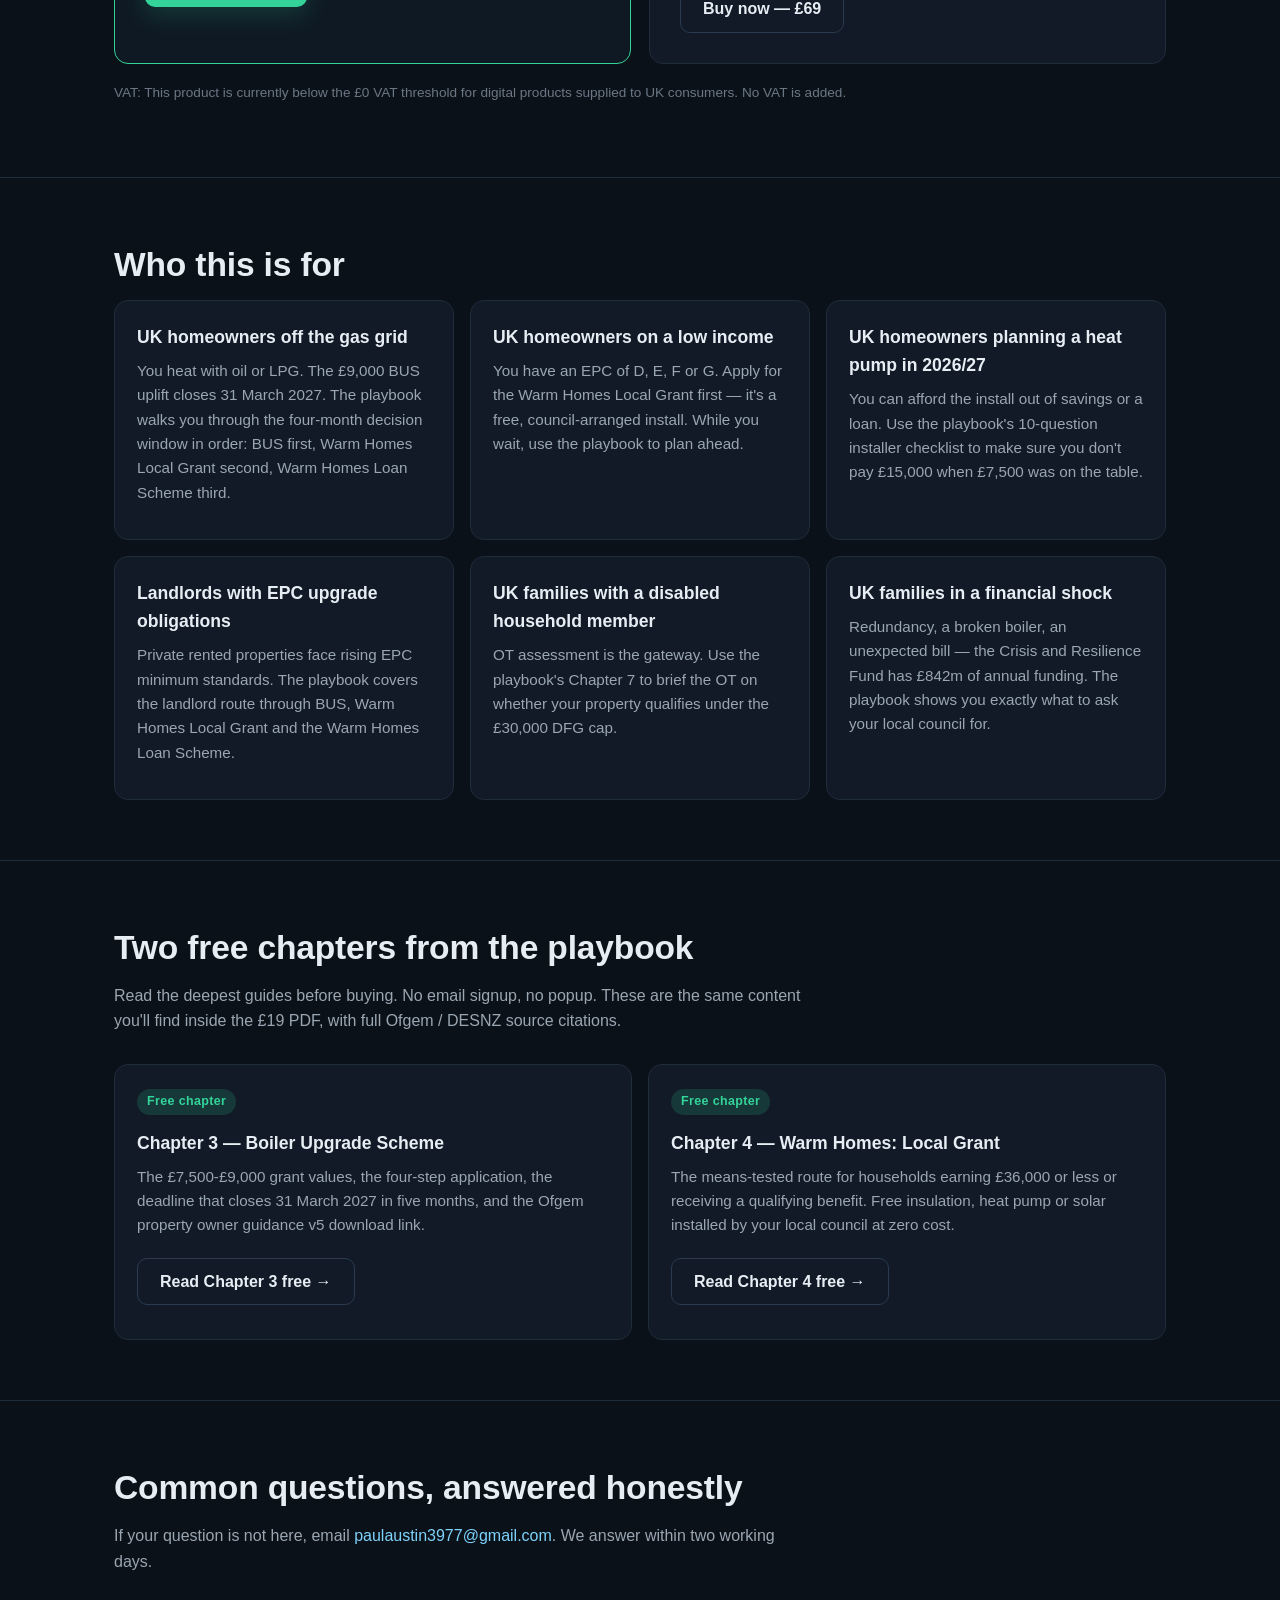
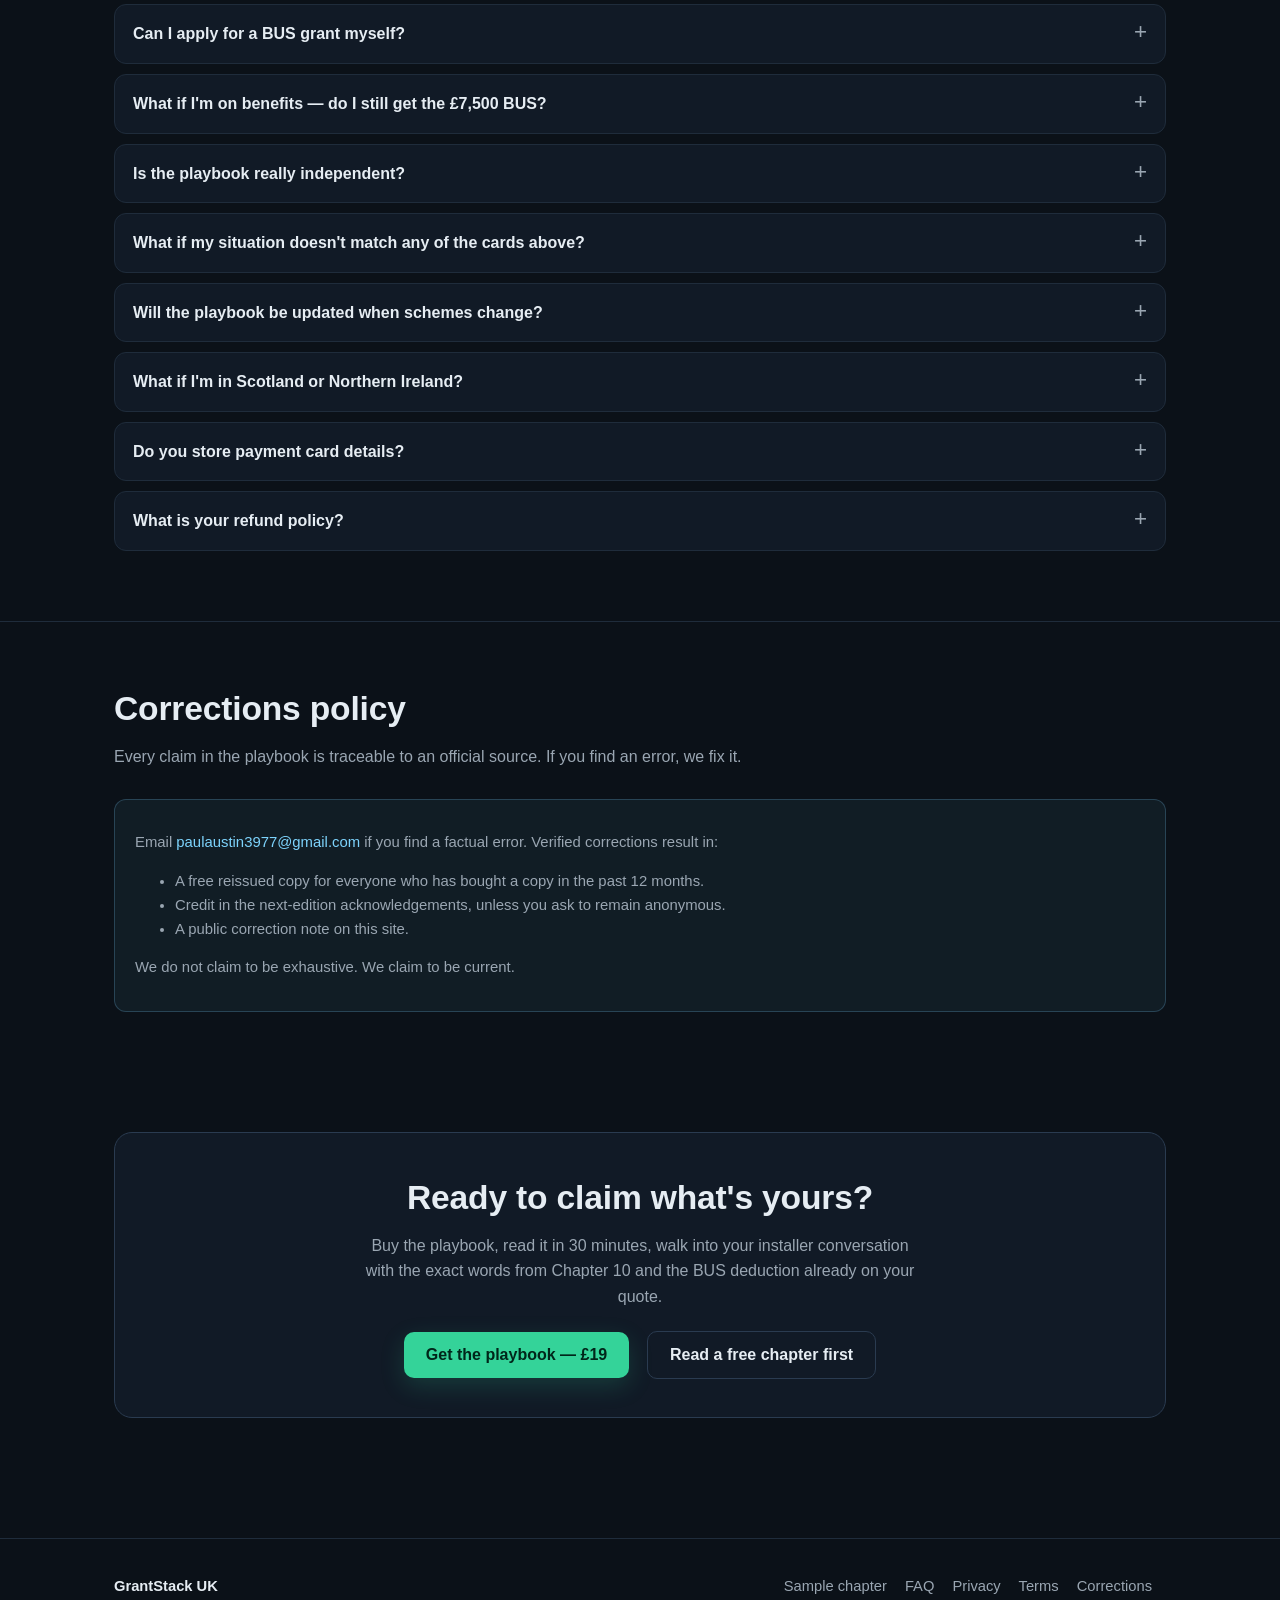
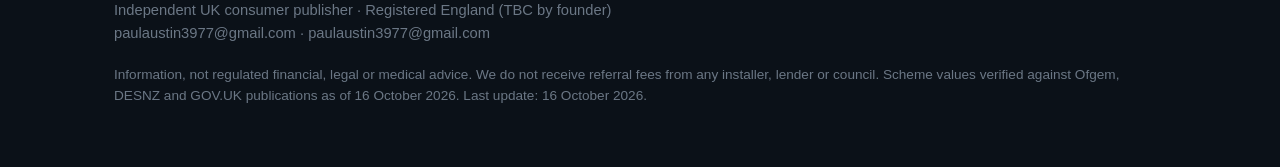
==== commit 5b694951: "Site update 2026-10-16 10:55:06 UTC" ====
--- a/index.html
+++ b/index.html
@@ -186,7 +186,7 @@
           <li>20-page PDF playbook (instant download)</li>
           <li>Verified sources on every major claim</li>
           <li>Free reissued copy for any £1,000+ scheme change, forever</li>
-          <li>Email support via <a href="mailto:hello@grantstack.uk">hello@grantstack.uk</a></li>
+          <li>Email support via <a href="mailto:paulaustin3977@gmail.com">paulaustin3977@gmail.com</a></li>
           <li>14-day no-questions refund</li>
         </ul>
         <a class="btn btn-primary" href="order.html?sku=playbook">Buy now — £19</a>
@@ -268,7 +268,7 @@
 <section id="faq">
   <div class="container">
     <h2>Common questions, answered honestly</h2>
-    <p class="sub">If your question is not here, email <a href="mailto:hello@grantstack.uk">hello@grantstack.uk</a>. We answer within two working days.</p>
+    <p class="sub">If your question is not here, email <a href="mailto:paulaustin3977@gmail.com">paulaustin3977@gmail.com</a>. We answer within two working days.</p>
 
     <div class="faq">
 
@@ -301,7 +301,7 @@
         <summary>What if my situation doesn't match any of the cards above?</summary>
         <div class="answer">
           Read the free <a href="sample.html">Chapter 3 sample</a>. If it doesn't match,
-          email <a href="mailto:hello@grantstack.uk">hello@grantstack.uk</a> with a
+          email <a href="mailto:paulaustin3977@gmail.com">paulaustin3977@gmail.com</a> with a
           one-paragraph summary of your property and situation and we will tell you
           whether the playbook is likely to be useful.
         </div>
@@ -353,7 +353,7 @@
     <h2>Corrections policy</h2>
     <p class="sub">Every claim in the playbook is traceable to an official source. If you find an error, we fix it.</p>
     <div class="note">
-      <p>Email <a href="mailto:corrections@grantstack.uk">corrections@grantstack.uk</a>
+      <p>Email <a href="mailto:paulaustin3977@gmail.com">paulaustin3977@gmail.com</a>
       if you find a factual error. Verified corrections result in:</p>
       <ul>
         <li>A free reissued copy for everyone who has bought a copy in the past 12 months.</li>
@@ -384,7 +384,7 @@
     <div>
       <strong style="color:var(--fg);">GrantStack UK</strong><br>
       Independent UK consumer publisher · Registered England (TBC by founder)<br>
-      hello@grantstack.uk · corrections@grantstack.uk
+      paulaustin3977@gmail.com · paulaustin3977@gmail.com
     </div>
     <div>
       <a href="sample.html">Sample chapter</a>
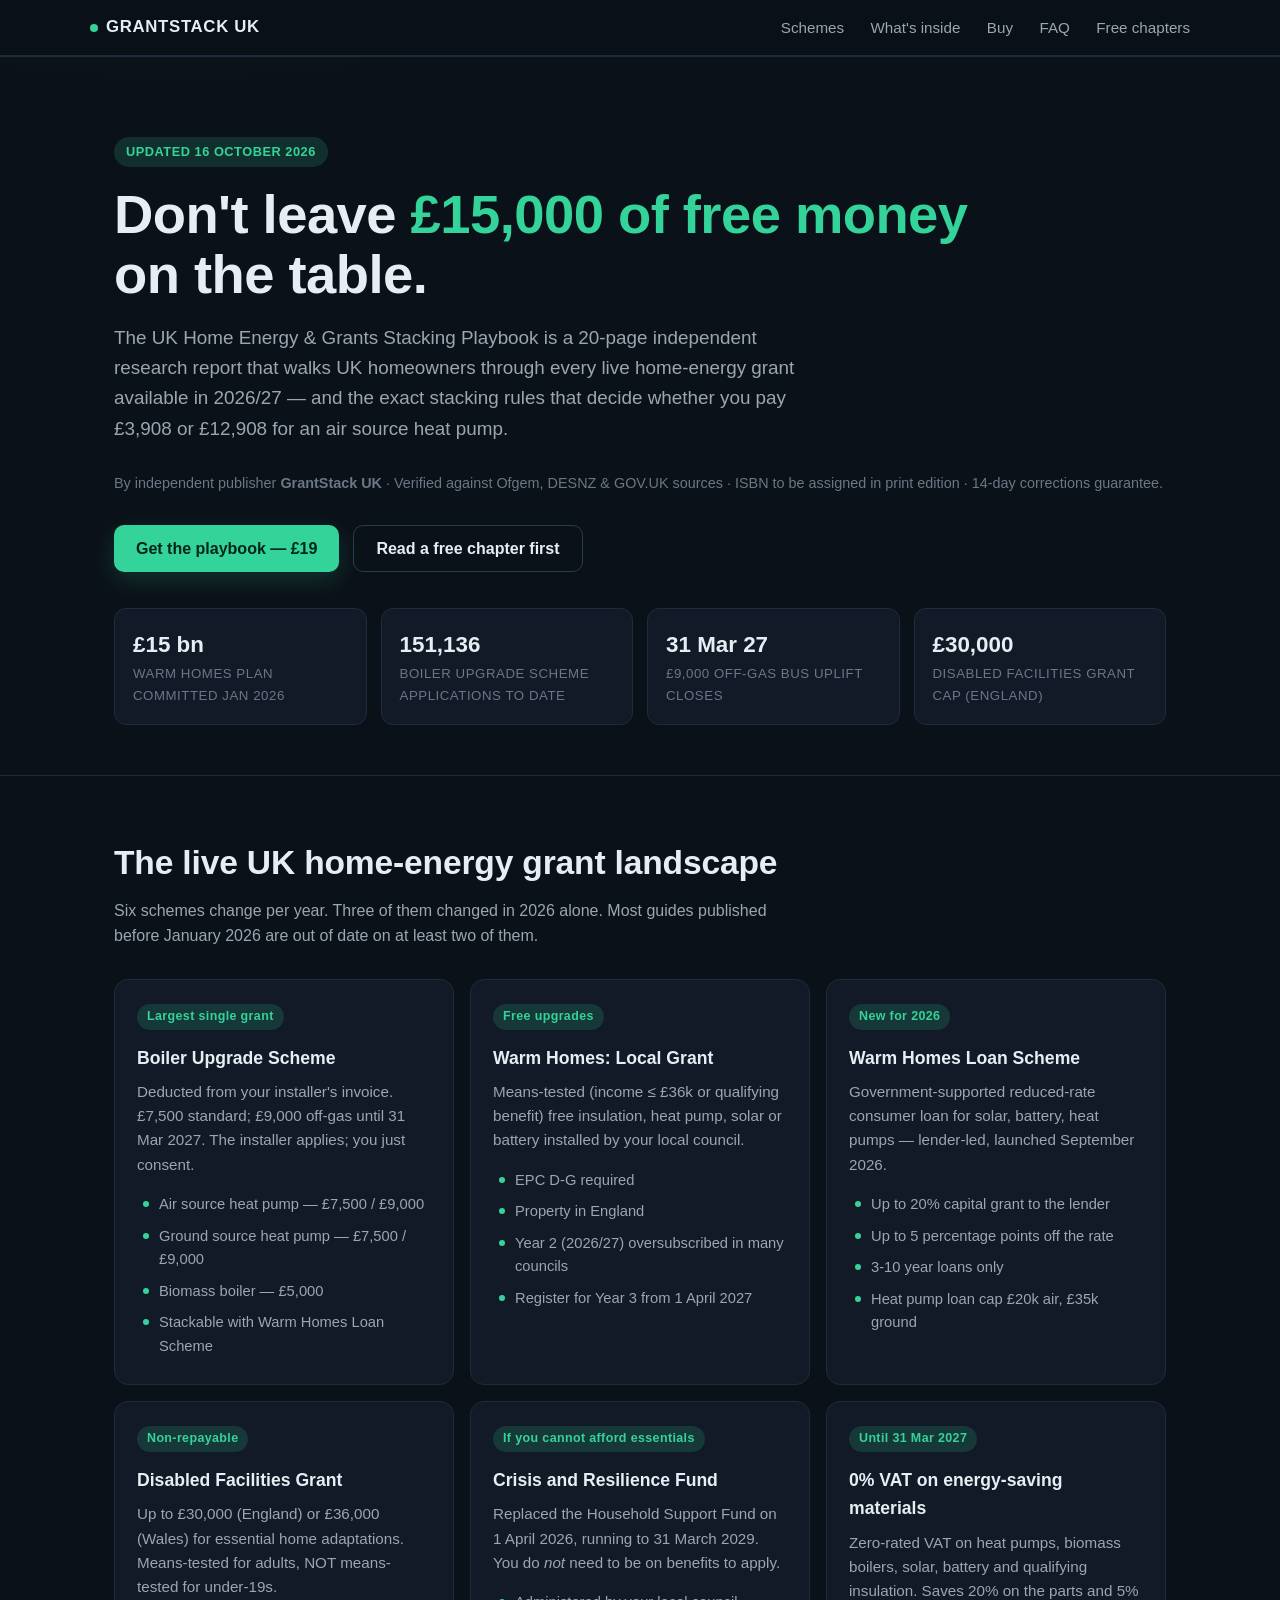
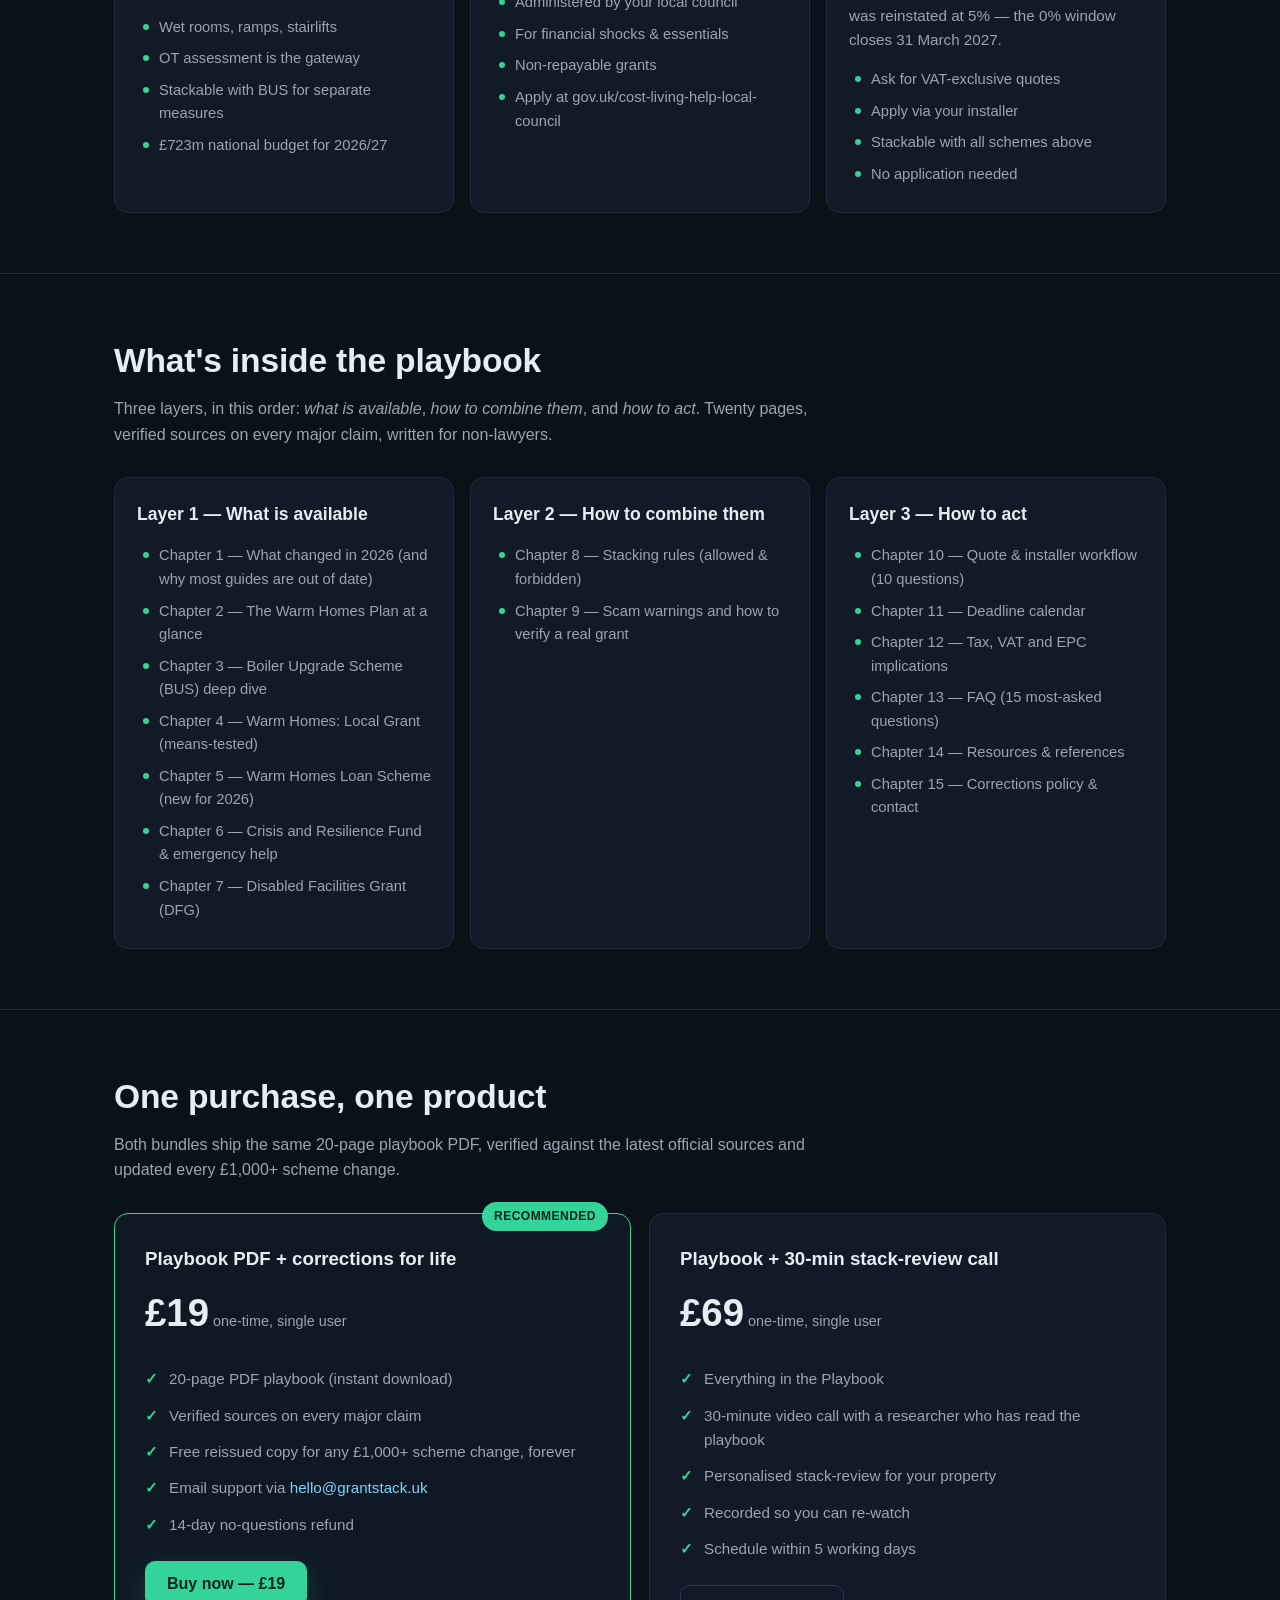
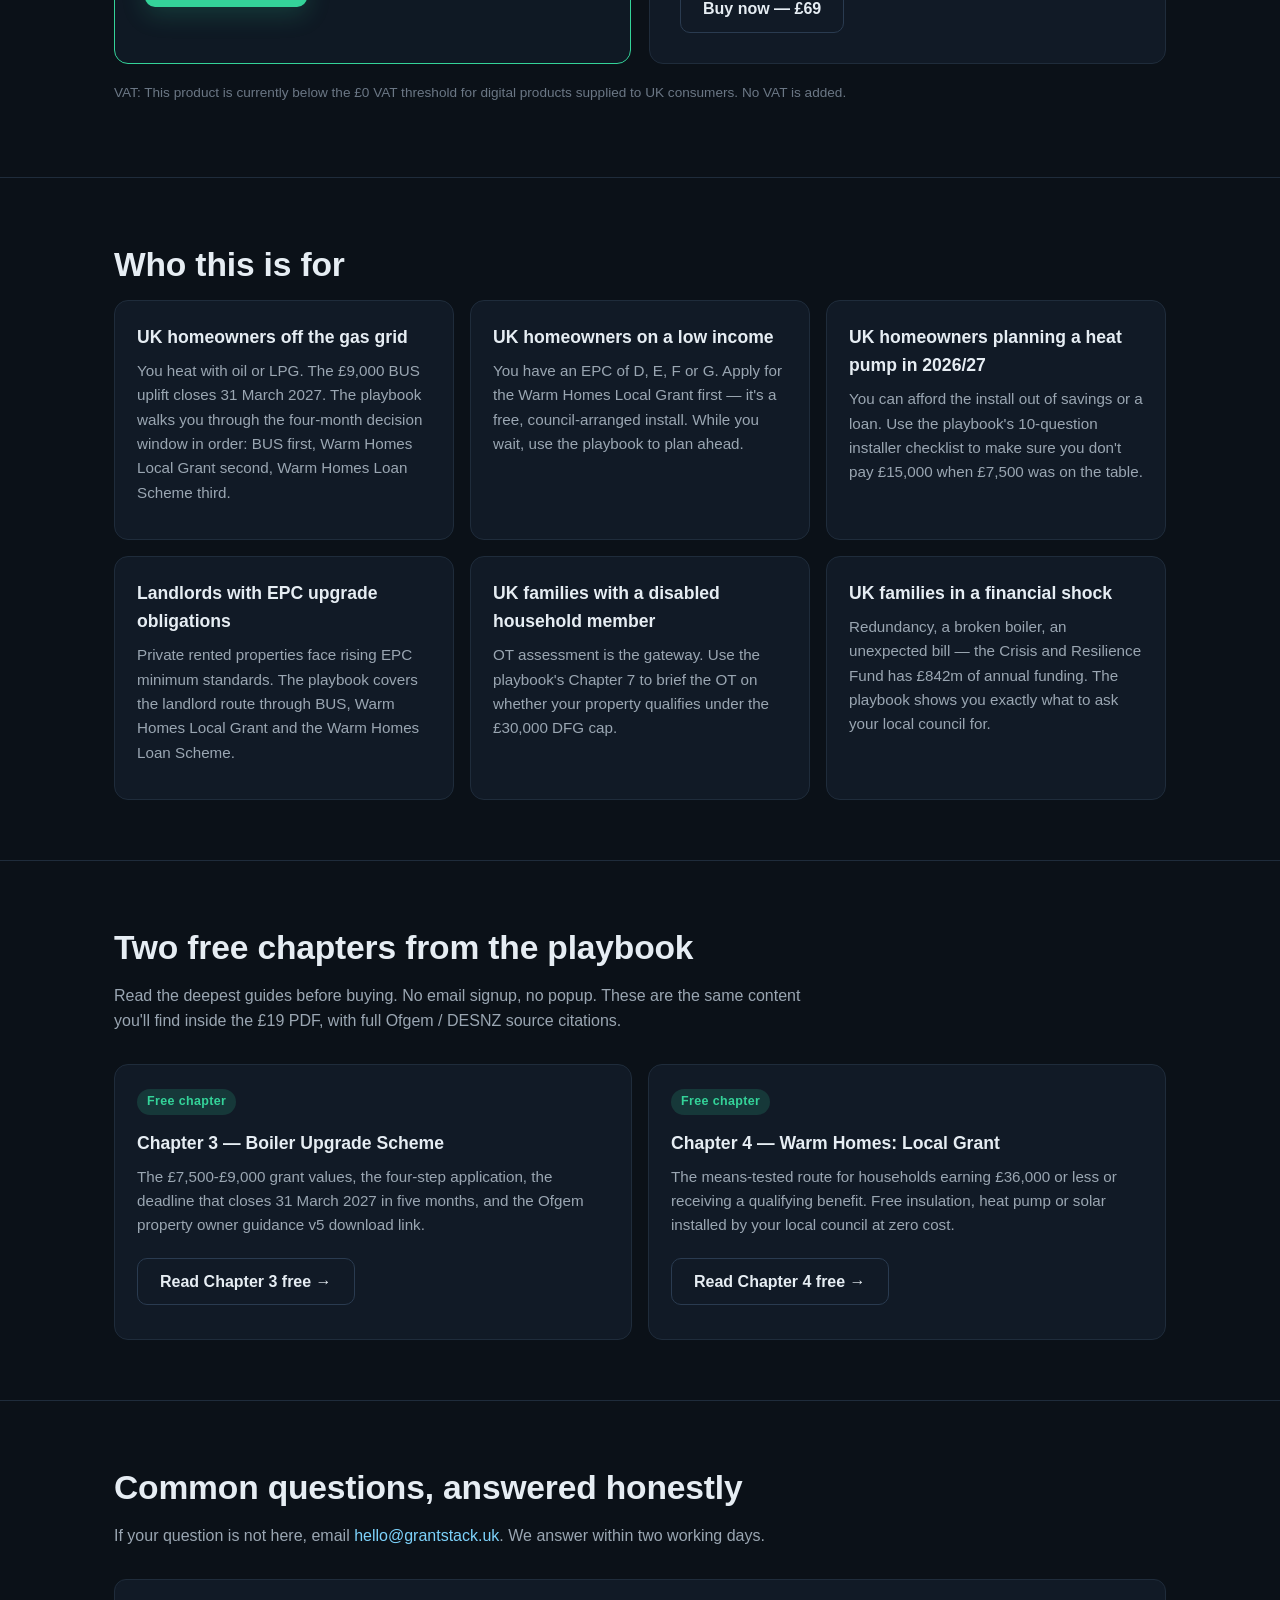
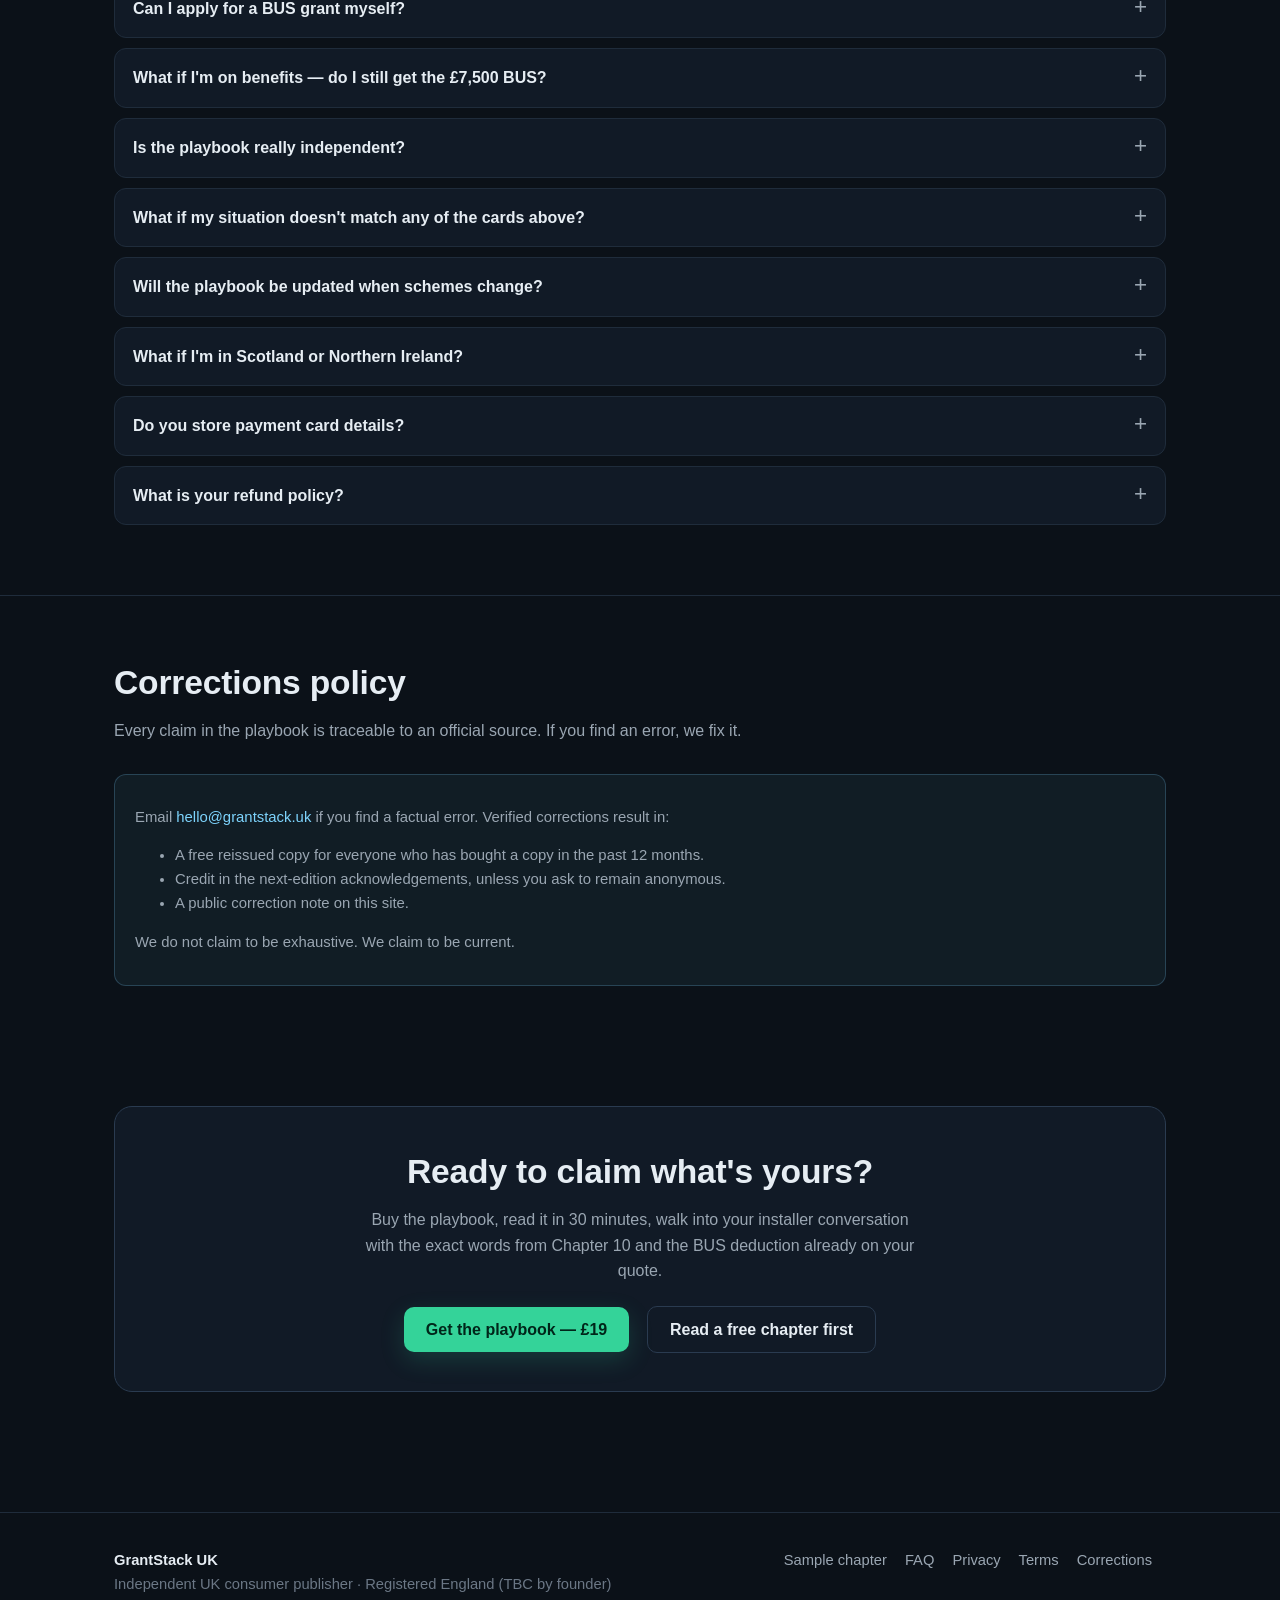
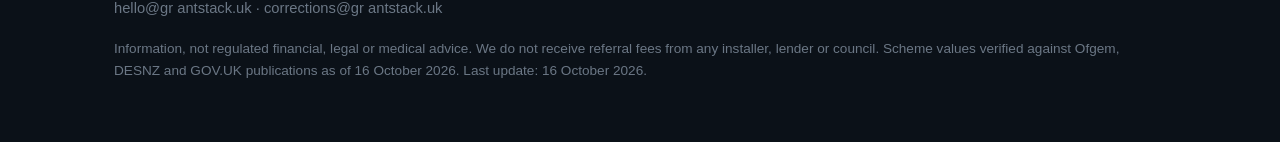
==== commit 14b4728f: "Site update 2026-10-16 10:55:49 UTC" ====
--- a/index.html
+++ b/index.html
@@ -186,7 +186,7 @@
           <li>20-page PDF playbook (instant download)</li>
           <li>Verified sources on every major claim</li>
           <li>Free reissued copy for any £1,000+ scheme change, forever</li>
-          <li>Email support via <a href="mailto:paulaustin3977@gmail.com">paulaustin3977@gmail.com</a></li>
+          <li>Email support via <a href="mailto:paulaustin3977@gmail.com?subject=%5Bgrantstack%5D%20Support%20%2F%20hello">hello@grantstack.uk</a></li>
           <li>14-day no-questions refund</li>
         </ul>
         <a class="btn btn-primary" href="order.html?sku=playbook">Buy now — £19</a>
@@ -268,7 +268,7 @@
 <section id="faq">
   <div class="container">
     <h2>Common questions, answered honestly</h2>
-    <p class="sub">If your question is not here, email <a href="mailto:paulaustin3977@gmail.com">paulaustin3977@gmail.com</a>. We answer within two working days.</p>
+    <p class="sub">If your question is not here, email <a href="mailto:paulaustin3977@gmail.com?subject=%5Bgrantstack%5D%20Support%20%2F%20hello">hello@grantstack.uk</a>. We answer within two working days.</p>
 
     <div class="faq">
 
@@ -301,7 +301,7 @@
         <summary>What if my situation doesn't match any of the cards above?</summary>
         <div class="answer">
           Read the free <a href="sample.html">Chapter 3 sample</a>. If it doesn't match,
-          email <a href="mailto:paulaustin3977@gmail.com">paulaustin3977@gmail.com</a> with a
+          email <a href="mailto:paulaustin3977@gmail.com?subject=%5Bgrantstack%5D%20Support%20%2F%20hello">hello@grantstack.uk</a> with a
           one-paragraph summary of your property and situation and we will tell you
           whether the playbook is likely to be useful.
         </div>
@@ -353,7 +353,7 @@
     <h2>Corrections policy</h2>
     <p class="sub">Every claim in the playbook is traceable to an official source. If you find an error, we fix it.</p>
     <div class="note">
-      <p>Email <a href="mailto:paulaustin3977@gmail.com">paulaustin3977@gmail.com</a>
+      <p>Email <a href="mailto:paulaustin3977@gmail.com?subject=%5Bgrantstack%5D%20Support%20%2F%20hello">hello@grantstack.uk</a>
       if you find a factual error. Verified corrections result in:</p>
       <ul>
         <li>A free reissued copy for everyone who has bought a copy in the past 12 months.</li>
@@ -384,7 +384,7 @@
     <div>
       <strong style="color:var(--fg);">GrantStack UK</strong><br>
       Independent UK consumer publisher · Registered England (TBC by founder)<br>
-      paulaustin3977@gmail.com · paulaustin3977@gmail.com
+      hello@gr antstack.uk · corrections@gr antstack.uk
     </div>
     <div>
       <a href="sample.html">Sample chapter</a>
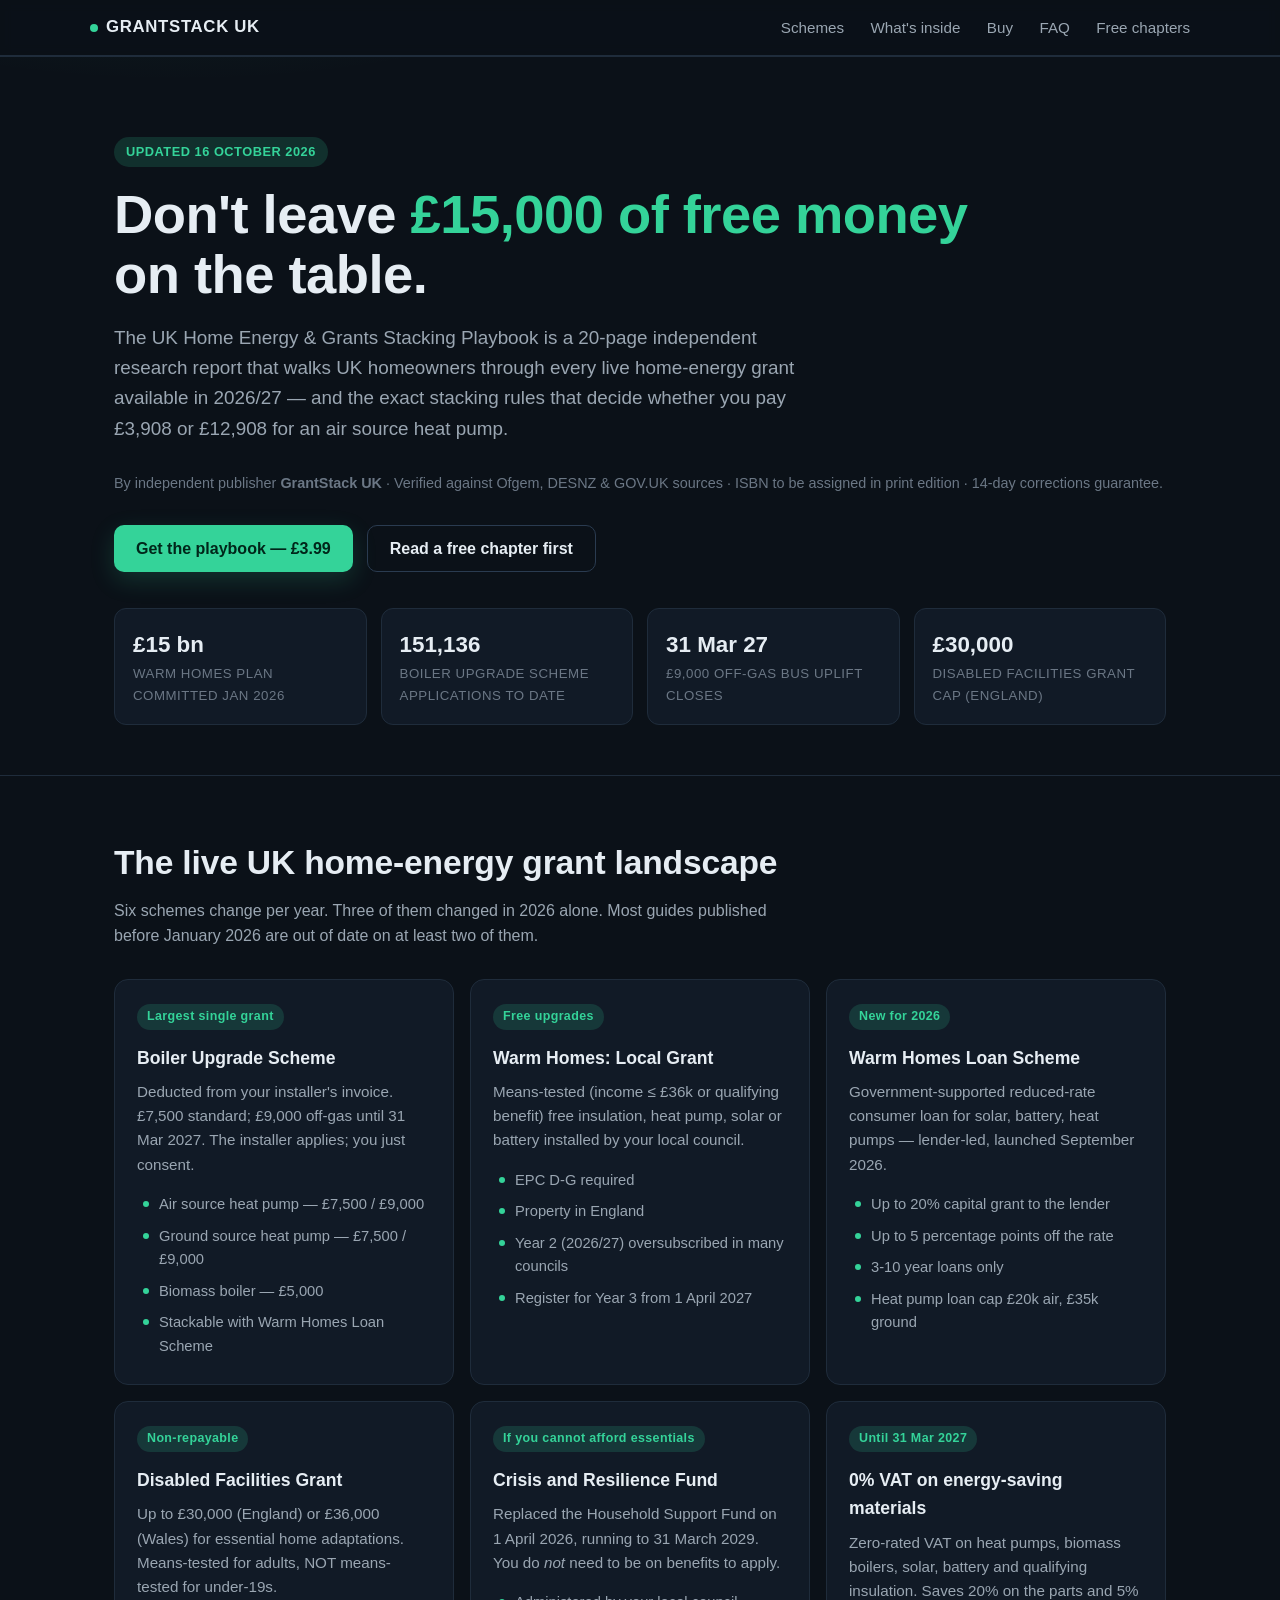
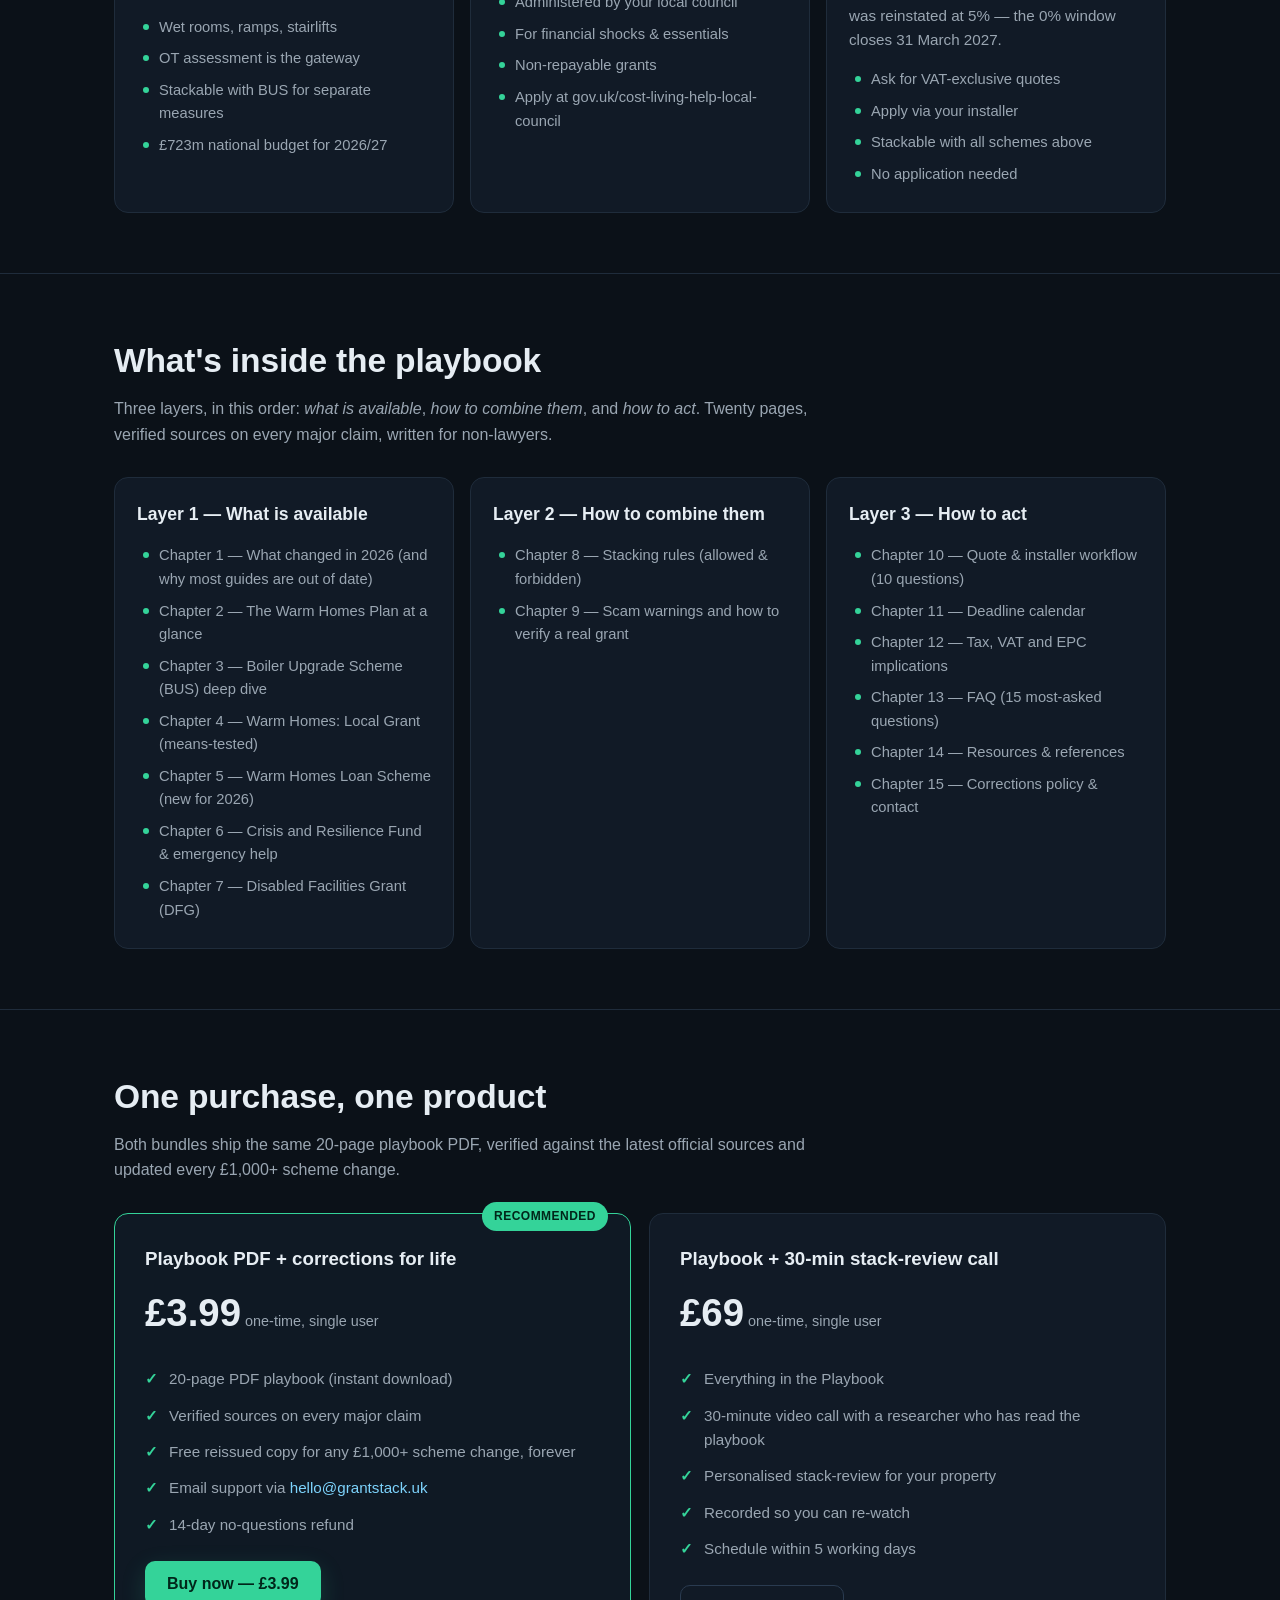
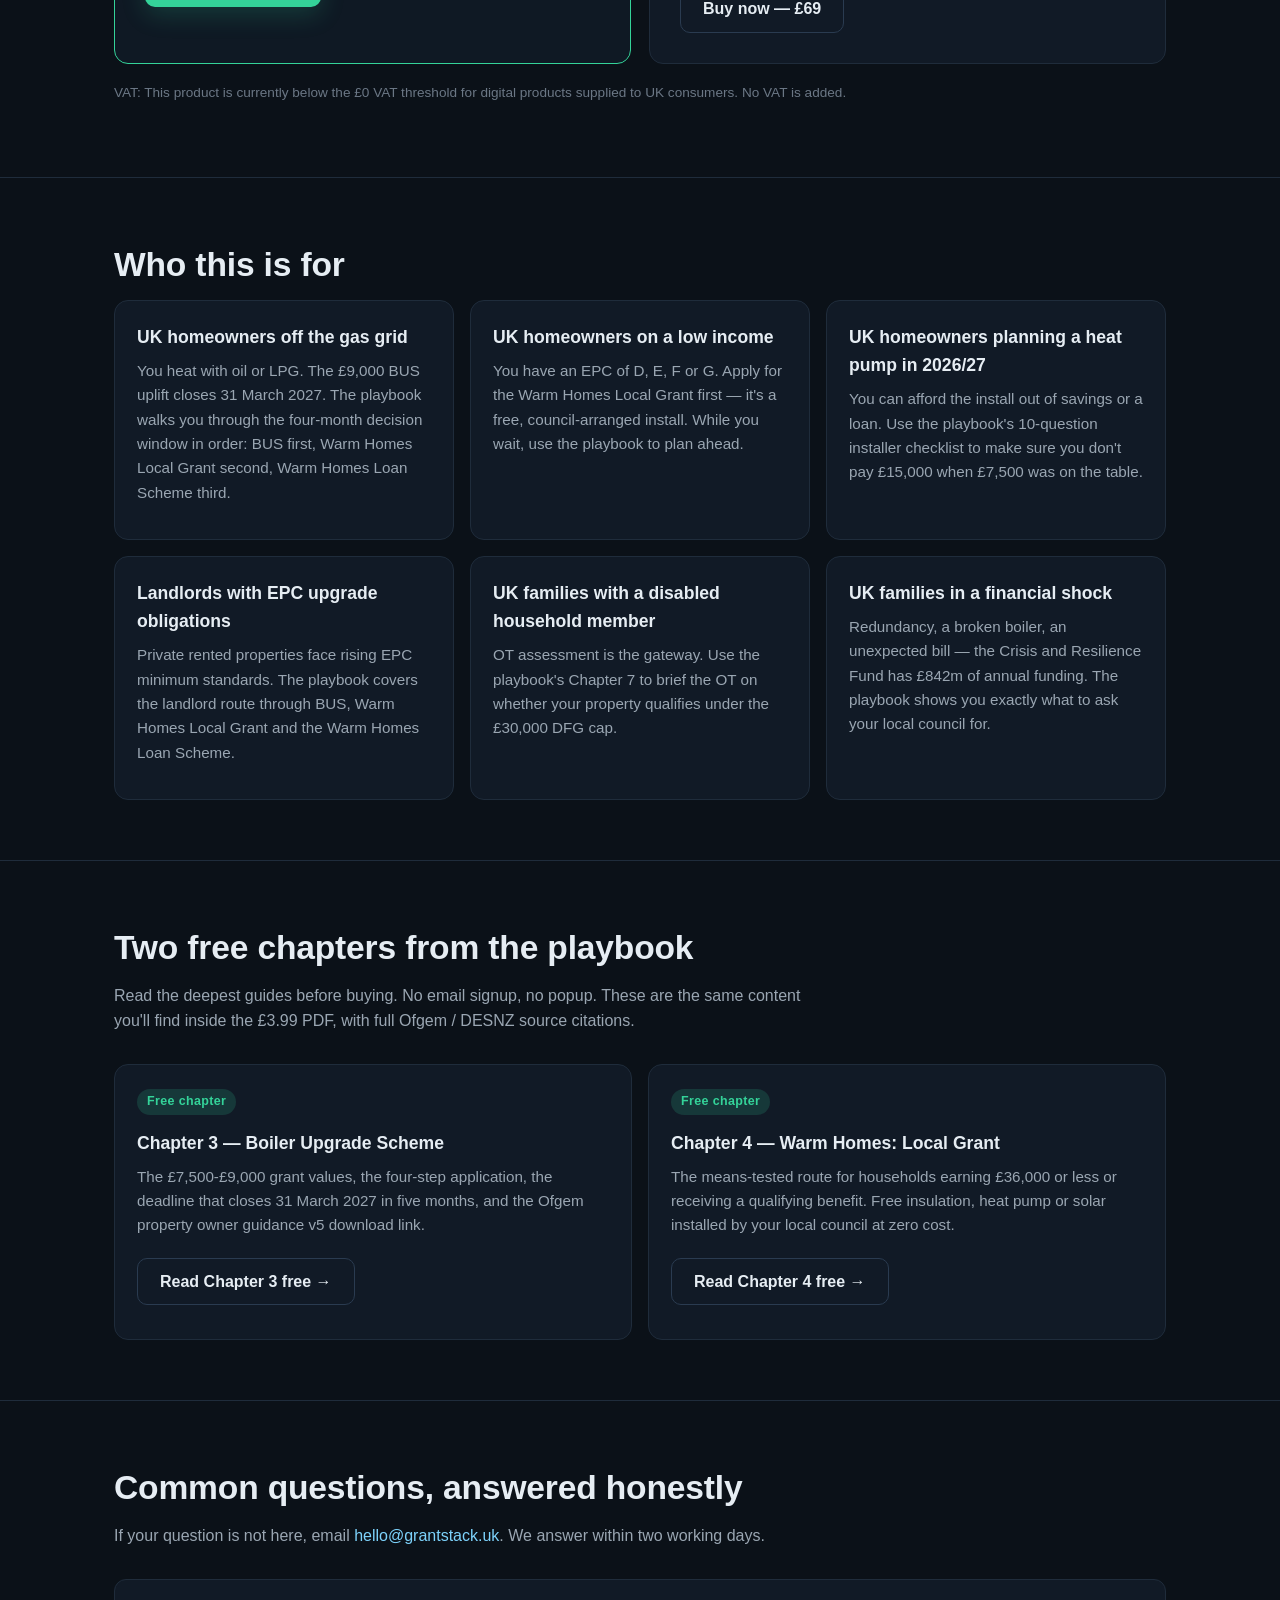
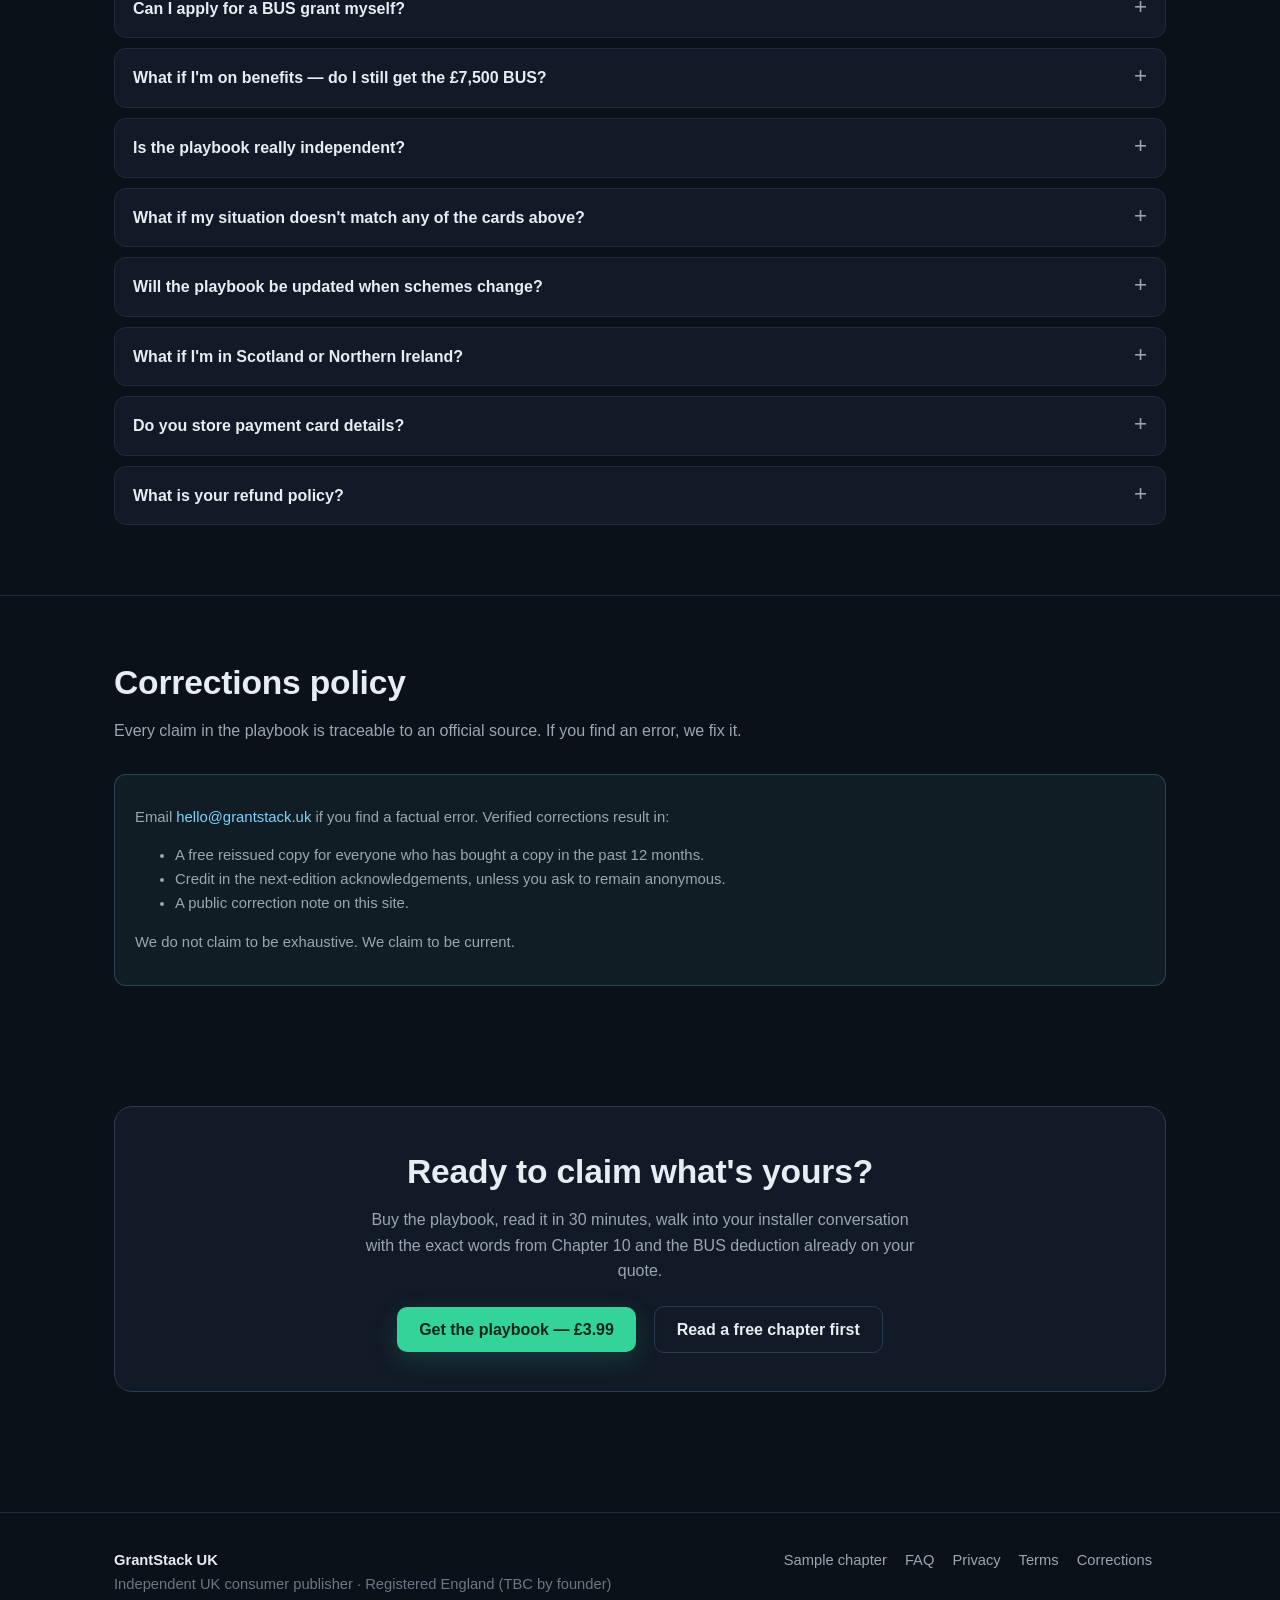
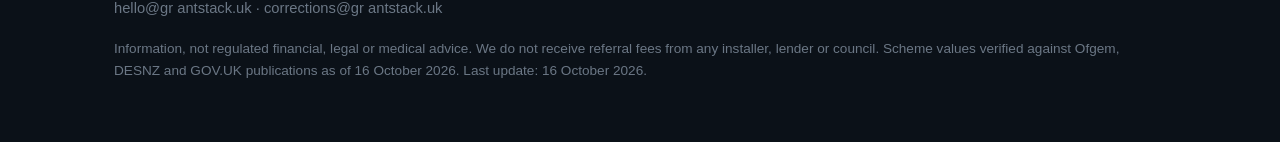
==== commit a2b47cc6: "Site update 2026-10-16 11:50:55 UTC" ====
--- a/index.html
+++ b/index.html
@@ -36,7 +36,7 @@
     <p class="lead">The UK Home Energy &amp; Grants Stacking Playbook is a 20-page independent research report that walks UK homeowners through every live home-energy grant available in 2026/27 — and the exact stacking rules that decide whether you pay £3,908 or £12,908 for an air source heat pump.</p>
     <div class="meta">By independent publisher <strong>GrantStack UK</strong> · Verified against Ofgem, DESNZ &amp; GOV.UK sources · ISBN to be assigned in print edition · 14-day corrections guarantee.</div>
     <div class="cta-row">
-      <a class="btn btn-primary" href="#pricing">Get the playbook — £19</a>
+      <a class="btn btn-primary" href="#pricing">Get the playbook — £3.99</a>
       <a class="btn btn-ghost" href="#free-chapters">Read a free chapter first</a>
     </div>
 
@@ -181,7 +181,7 @@
       <div class="price featured">
         <span class="pill">RECOMMENDED</span>
         <h3>Playbook PDF + corrections for life</h3>
-        <div class="price-amt">£19<small> one-time, single user</small></div>
+        <div class="price-amt">£3.99<small> one-time, single user</small></div>
         <ul>
           <li>20-page PDF playbook (instant download)</li>
           <li>Verified sources on every major claim</li>
@@ -189,7 +189,7 @@
           <li>Email support via <a href="mailto:paulaustin3977@gmail.com?subject=%5Bgrantstack%5D%20Support%20%2F%20hello">hello@grantstack.uk</a></li>
           <li>14-day no-questions refund</li>
         </ul>
-        <a class="btn btn-primary" href="order.html?sku=playbook">Buy now — £19</a>
+        <a class="btn btn-primary" href="order.html?sku=playbook">Buy now — £3.99</a>
       </div>
 
       <div class="price">
@@ -245,7 +245,7 @@
 <section id="free-chapters">
   <div class="container">
     <h2>Two free chapters from the playbook</h2>
-    <p class="sub">Read the deepest guides before buying. No email signup, no popup. These are the same content you'll find inside the £19 PDF, with full Ofgem / DESNZ source citations.</p>
+    <p class="sub">Read the deepest guides before buying. No email signup, no popup. These are the same content you'll find inside the £3.99 PDF, with full Ofgem / DESNZ source citations.</p>
 
     <div class="grid">
       <div class="card">
@@ -370,7 +370,7 @@
     <div style="background:var(--bg-card);border:1px solid var(--line-strong);border-radius:18px;padding:38px;text-align:center;">
       <h2 style="margin-top:0;">Ready to claim what's yours?</h2>
       <p style="color:var(--fg-muted);max-width:560px;margin:0 auto 22px;">Buy the playbook, read it in 30 minutes, walk into your installer conversation with the exact words from Chapter 10 and the BUS deduction already on your quote.</p>
-      <a class="btn btn-primary" href="#pricing">Get the playbook — £19</a>
+      <a class="btn btn-primary" href="#pricing">Get the playbook — £3.99</a>
       &nbsp;&nbsp;
       <a class="btn btn-ghost" href="#free-chapters">Read a free chapter first</a>
     </div>
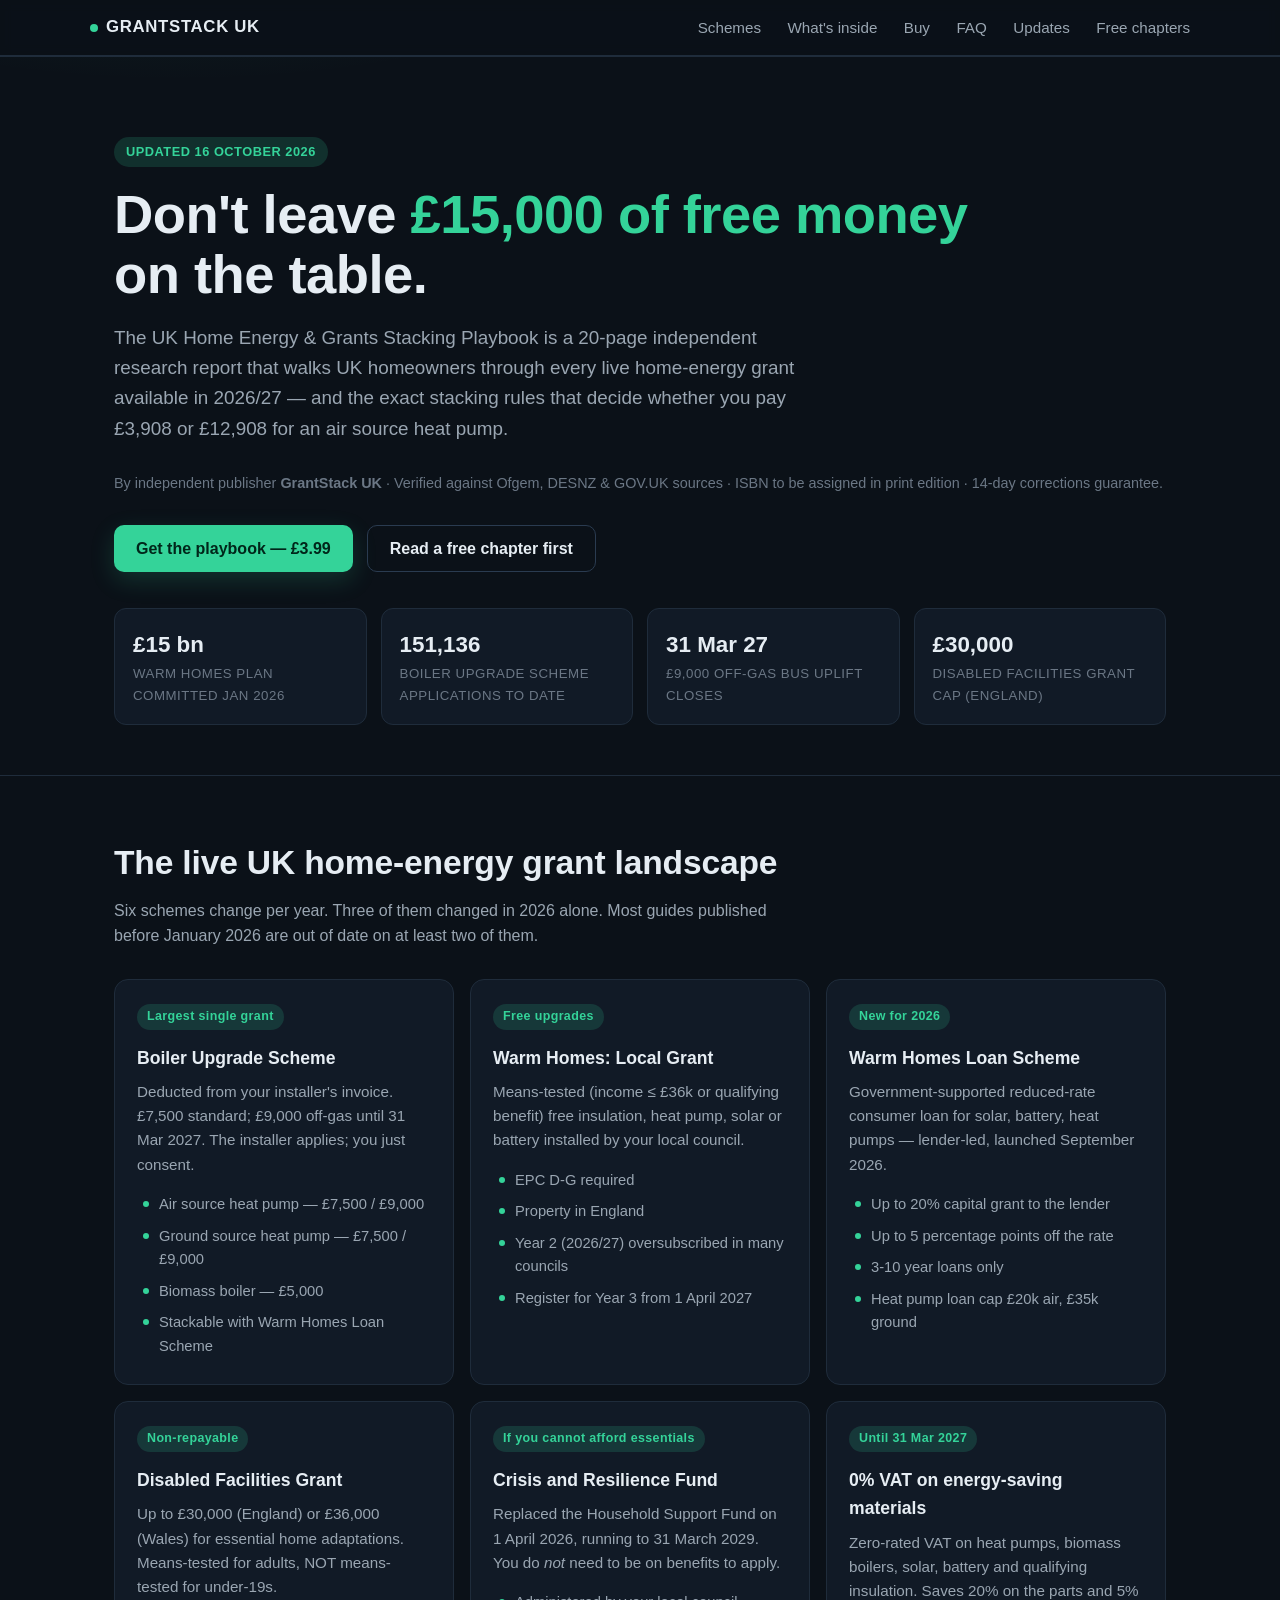
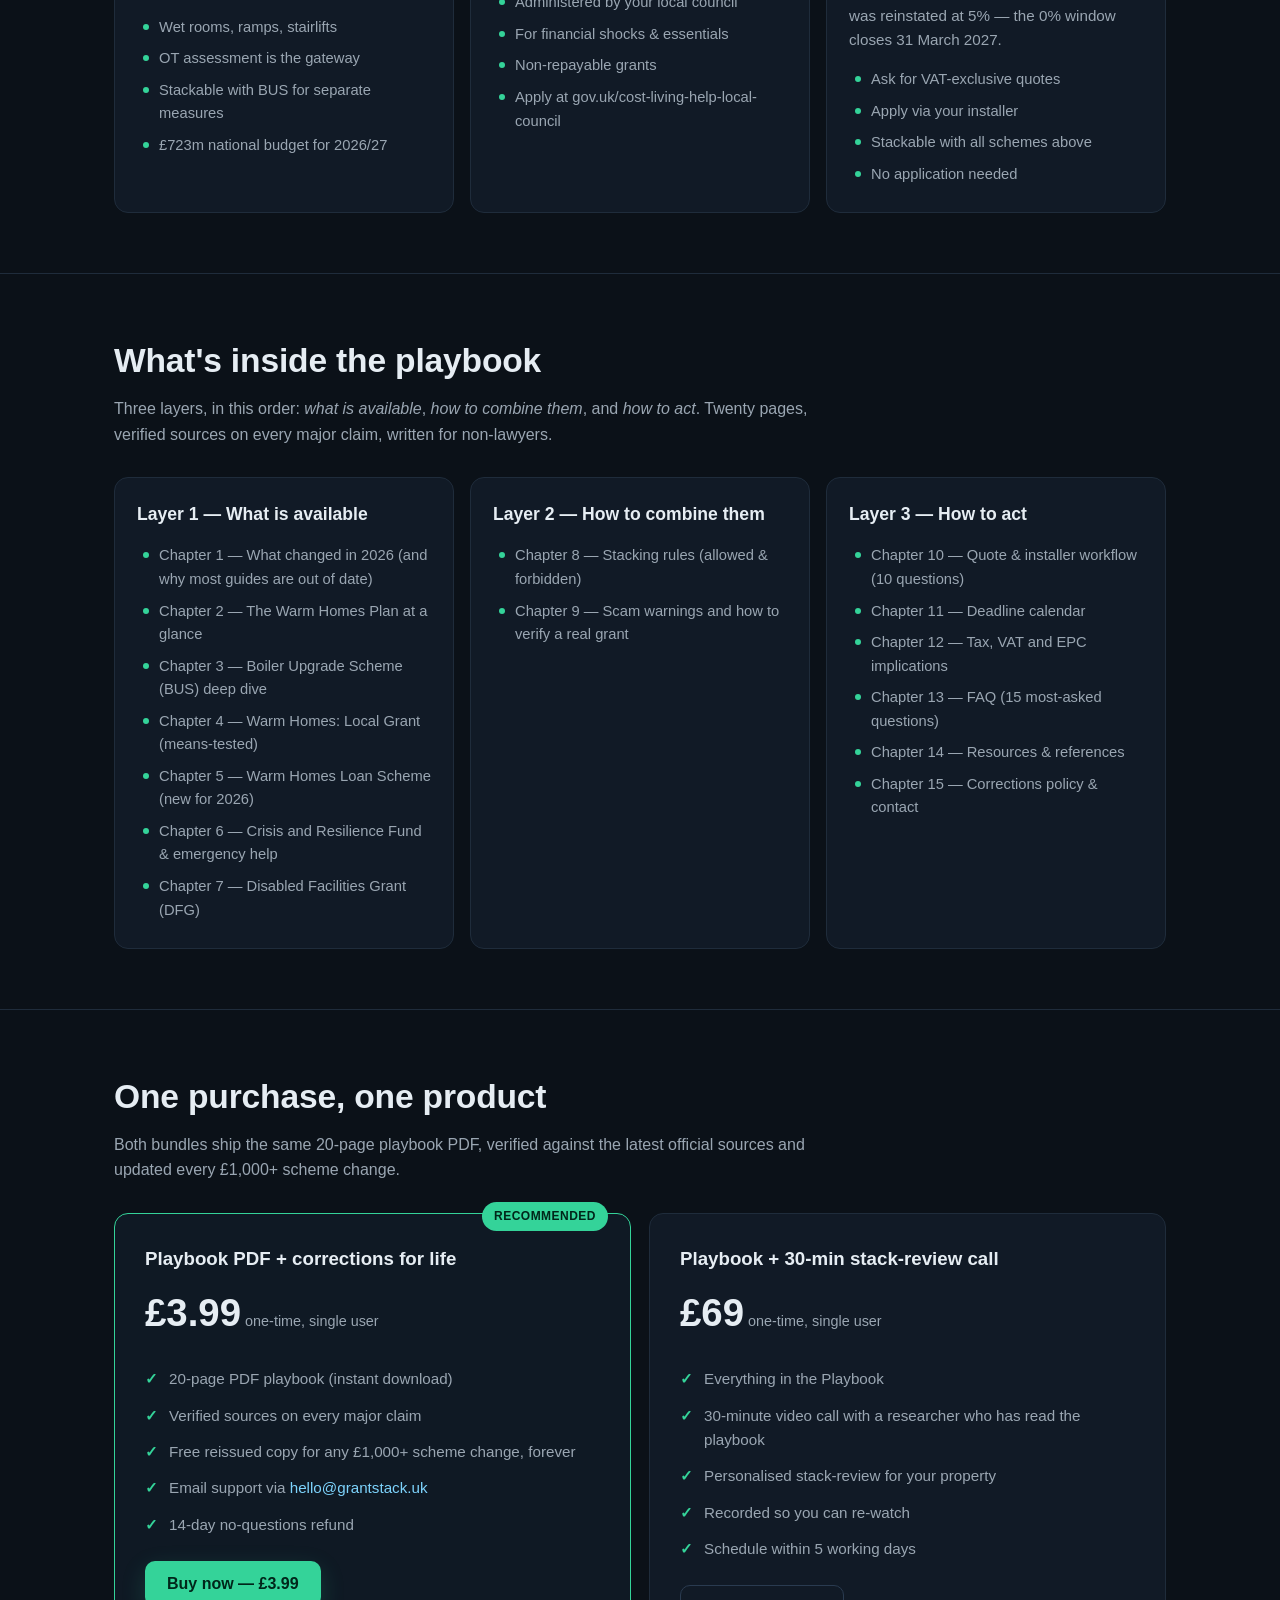
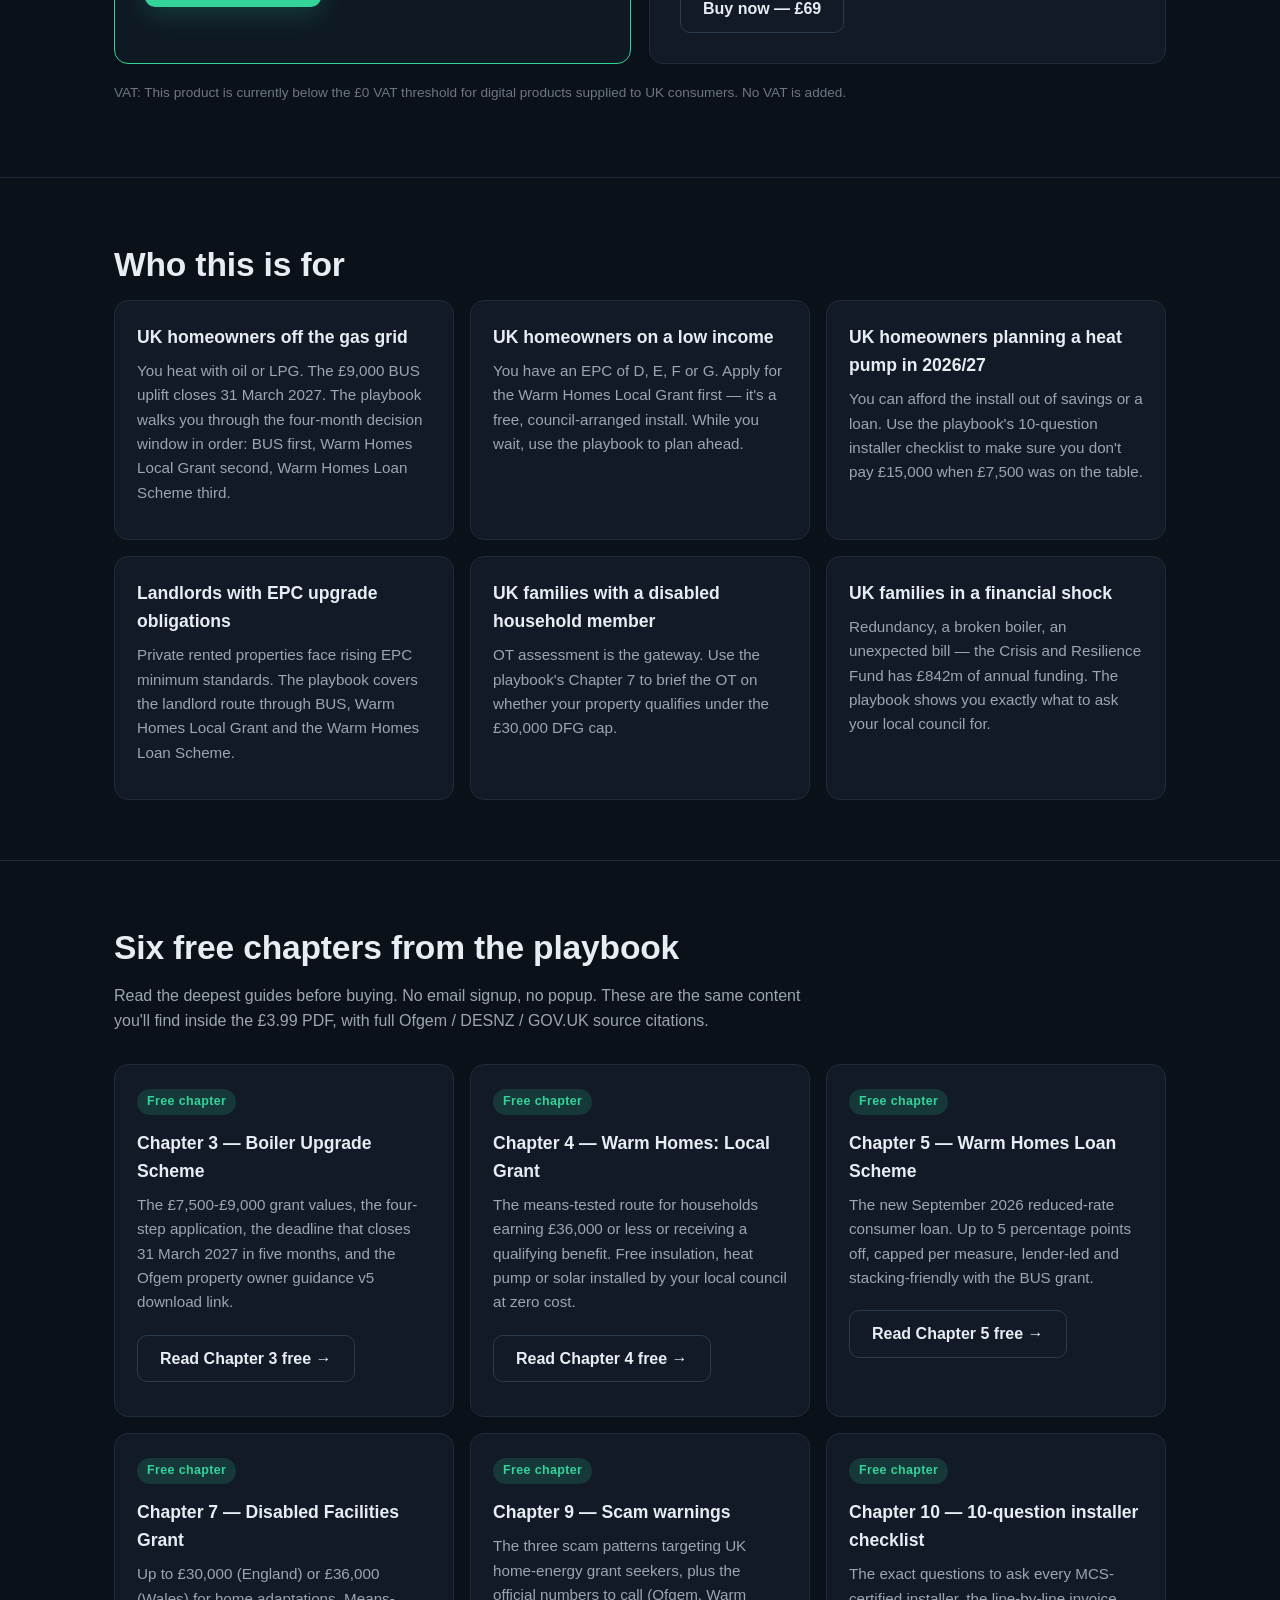
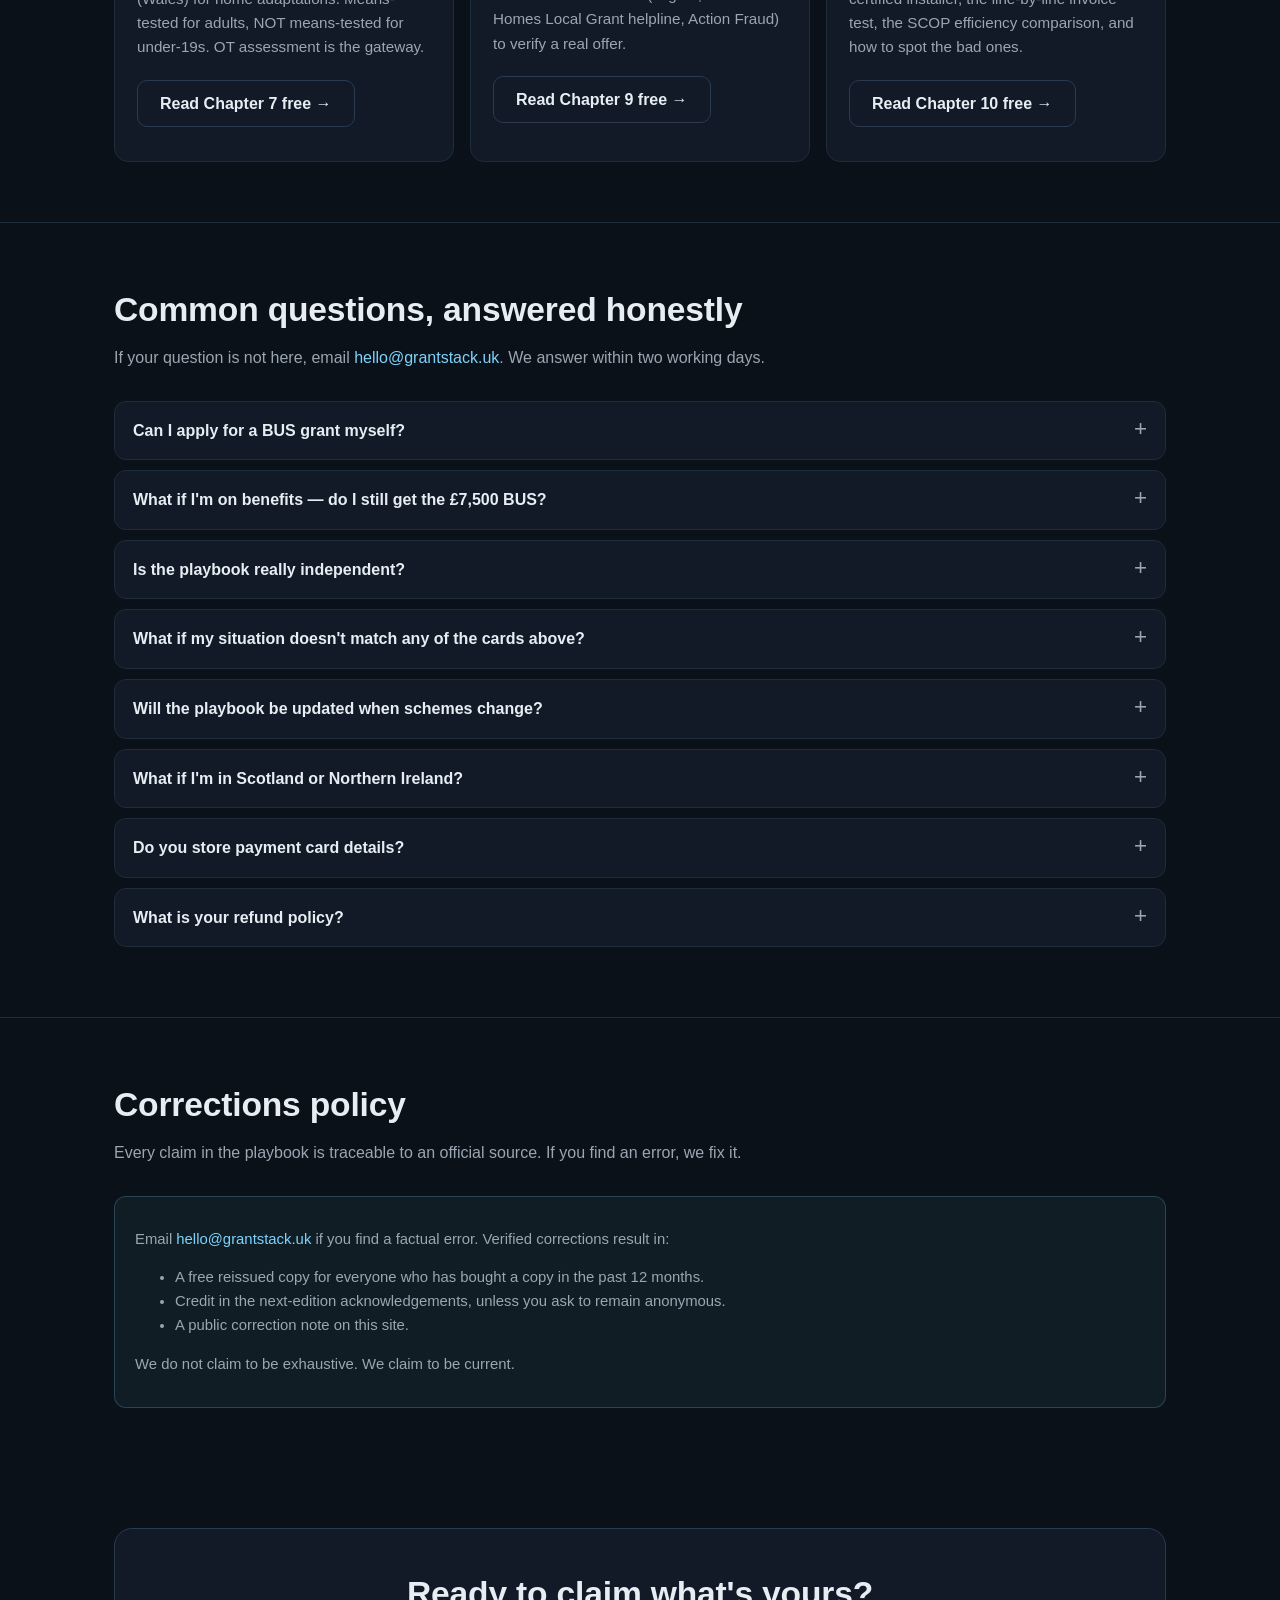
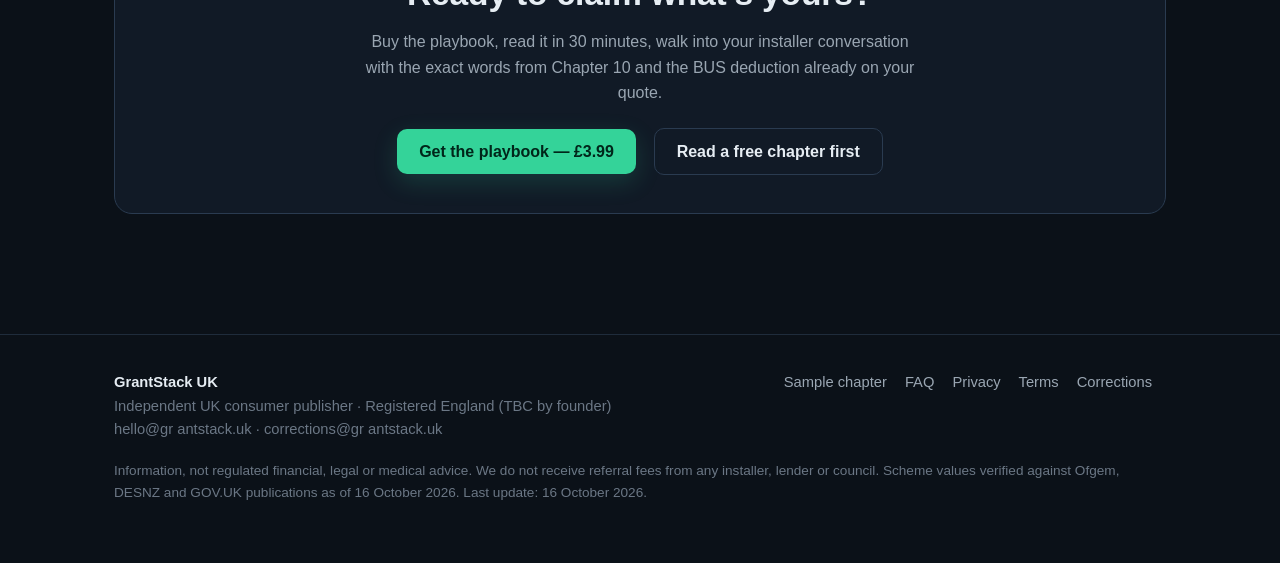
==== commit 4f821a02: "Site update 2026-10-16 12:30:47 UTC" ====
--- a/index.html
+++ b/index.html
@@ -12,6 +12,64 @@
 <meta name="robots" content="index,follow">
 <link rel="icon" href="data:image/svg+xml,%3Csvg xmlns='http://www.w3.org/2000/svg' viewBox='0 0 64 64'%3E%3Crect width='64' height='64' fill='%230b1118'/%3E%3Ccircle cx='32' cy='32' r='12' fill='%2334d399'/%3E%3C/svg%3E">
 <link rel="stylesheet" href="assets/styles.css">
+
+<!-- JSON-LD: Organization -->
+<script type="application/ld+json">
+{
+  "@context": "https://schema.org",
+  "@type": "Organization",
+  "name": "GrantStack UK",
+  "url": "https://grantstack.uk/",
+  "logo": "https://grantstack.uk/favicon.ico",
+  "description": "Independent UK consumer publisher of the UK Home Energy & Grants Stacking Playbook.",
+  "email": "hello@grantstack.uk",
+  "foundingDate": "2026-10-16",
+  "areaServed": "GB",
+  "knowsAbout": ["Boiler Upgrade Scheme", "Warm Homes: Local Grant", "Warm Homes Loan Scheme", "Disabled Facilities Grant", "Crisis and Resilience Fund", "UK home energy grants"]
+}
+</script>
+
+<!-- JSON-LD: Product -->
+<script type="application/ld+json">
+{
+  "@context": "https://schema.org",
+  "@type": "Product",
+  "name": "UK Home Energy & Grants Stacking Playbook 2026/27",
+  "description": "A 20-page independent playbook walking UK homeowners and landlords through every live UK home-energy grant available in 2026/27 and the rules for combining them before the 31 March 2027 deadline.",
+  "sku": "grantstack-playbook-2026",
+  "brand": {"@type": "Brand", "name": "GrantStack UK"},
+  "category": "Consumer Guide / Energy",
+  "audience": {"@type": "PeopleAudience", "suggestedMinAge": 18, "geographicArea": {"@type": "Country", "name": "United Kingdom"}},
+  "offers": {
+    "@type": "Offer",
+    "price": "3.99",
+    "priceCurrency": "GBP",
+    "availability": "https://schema.org/InStock",
+    "url": "https://grantstack.uk/order.html",
+    "priceValidUntil": "2027-12-31",
+    "seller": {"@type": "Organization", "name": "GrantStack UK"}
+  },
+  "aggregateRating": null,
+  "review": null
+}
+</script>
+
+<!-- JSON-LD: FAQPage (matters for SERP FAQ accordion) -->
+<script type="application/ld+json">
+{
+  "@context": "https://schema.org",
+  "@type": "FAQPage",
+  "mainEntity": [
+    {"@type": "Question", "name": "Can I apply for a BUS grant myself?", "acceptedAnswer": {"@type": "Answer", "text": "No. Only an MCS-certified installer can. You consent via a secure Ofgem link. Chapter 3 of the playbook walks through the four steps."}},
+    {"@type": "Question", "name": "What if I'm on benefits — do I still get the £7,500 BUS?", "acceptedAnswer": {"@type": "Answer", "text": "Yes. BUS is not means-tested. You can combine it with means-tested schemes (Warm Homes Local Grant, DFG) for other measures."}},
+    {"@type": "Question", "name": "What is your refund policy?", "acceptedAnswer": {"@type": "Answer", "text": "Email us within 14 days of purchase for a full refund, no questions asked. After 14 days, you still receive free updated copies for any £1,000+ scheme change."}},
+    {"@type": "Question", "name": "Will the playbook be updated when schemes change?", "acceptedAnswer": {"@type": "Answer", "text": "Yes. We reissue a free updated PDF to everyone who has bought a copy in the past 12 months whenever a £1,000+ scheme change is published."}},
+    {"@type": "Question", "name": "Is the playbook really independent?", "acceptedAnswer": {"@type": "Answer", "text": "Yes. We do not receive referral fees from any installer, lender or council."}},
+    {"@type": "Question", "name": "What if I'm in Scotland or Northern Ireland?", "acceptedAnswer": {"@type": "Answer", "text": "The playbook is England-and-Wales-centric on heating grants (BUS applies in England and Wales). Scotland, Wales and NI equivalents for emergency help and DFG are covered. Scotland's separate heat-pump grants are in Chapter 11."}},
+    {"@type": "Question", "name": "Do you store payment card details?", "acceptedAnswer": {"@type": "Answer", "text": "No. We never see them. Payment collection is handled by Stripe (when live). We hold your name, email and the fact that you bought a copy — that's all."}}
+  ]
+}
+</script>
 </head>
 <body>
 
@@ -23,6 +81,7 @@
       <a href="#contents">What's inside</a>
       <a href="#pricing">Buy</a>
       <a href="#faq">FAQ</a>
+      <a href="updates.html">Updates</a>
       <a href="#free-chapters">Free chapters</a>
     </nav>
   </div>
@@ -244,8 +303,8 @@
 
 <section id="free-chapters">
   <div class="container">
-    <h2>Two free chapters from the playbook</h2>
-    <p class="sub">Read the deepest guides before buying. No email signup, no popup. These are the same content you'll find inside the £3.99 PDF, with full Ofgem / DESNZ source citations.</p>
+    <h2>Six free chapters from the playbook</h2>
+    <p class="sub">Read the deepest guides before buying. No email signup, no popup. These are the same content you'll find inside the £3.99 PDF, with full Ofgem / DESNZ / GOV.UK source citations.</p>
 
     <div class="grid">
       <div class="card">
@@ -260,6 +319,34 @@
         <h3>Chapter 4 — Warm Homes: Local Grant</h3>
         <p>The means-tested route for households earning £36,000 or less or receiving a qualifying benefit. Free insulation, heat pump or solar installed by your local council at zero cost.</p>
         <p><a class="btn btn-ghost" href="sample-warm-homes.html" style="margin-top:8px;">Read Chapter 4 free →</a></p>
+      </div>
+
+      <div class="card">
+        <span class="tag">Free chapter</span>
+        <h3>Chapter 5 — Warm Homes Loan Scheme</h3>
+        <p>The new September 2026 reduced-rate consumer loan. Up to 5 percentage points off, capped per measure, lender-led and stacking-friendly with the BUS grant.</p>
+        <p><a class="btn btn-ghost" href="sample-warm-homes-loan.html" style="margin-top:8px;">Read Chapter 5 free →</a></p>
+      </div>
+
+      <div class="card">
+        <span class="tag">Free chapter</span>
+        <h3>Chapter 7 — Disabled Facilities Grant</h3>
+        <p>Up to £30,000 (England) or £36,000 (Wales) for home adaptations. Means-tested for adults, NOT means-tested for under-19s. OT assessment is the gateway.</p>
+        <p><a class="btn btn-ghost" href="sample-dfg.html" style="margin-top:8px;">Read Chapter 7 free →</a></p>
+      </div>
+
+      <div class="card">
+        <span class="tag">Free chapter</span>
+        <h3>Chapter 9 — Scam warnings</h3>
+        <p>The three scam patterns targeting UK home-energy grant seekers, plus the official numbers to call (Ofgem, Warm Homes Local Grant helpline, Action Fraud) to verify a real offer.</p>
+        <p><a class="btn btn-ghost" href="sample-scams.html" style="margin-top:8px;">Read Chapter 9 free →</a></p>
+      </div>
+
+      <div class="card">
+        <span class="tag">Free chapter</span>
+        <h3>Chapter 10 — 10-question installer checklist</h3>
+        <p>The exact questions to ask every MCS-certified installer, the line-by-line invoice test, the SCOP efficiency comparison, and how to spot the bad ones.</p>
+        <p><a class="btn btn-ghost" href="sample-installer-checklist.html" style="margin-top:8px;">Read Chapter 10 free →</a></p>
       </div>
     </div>
   </div>
